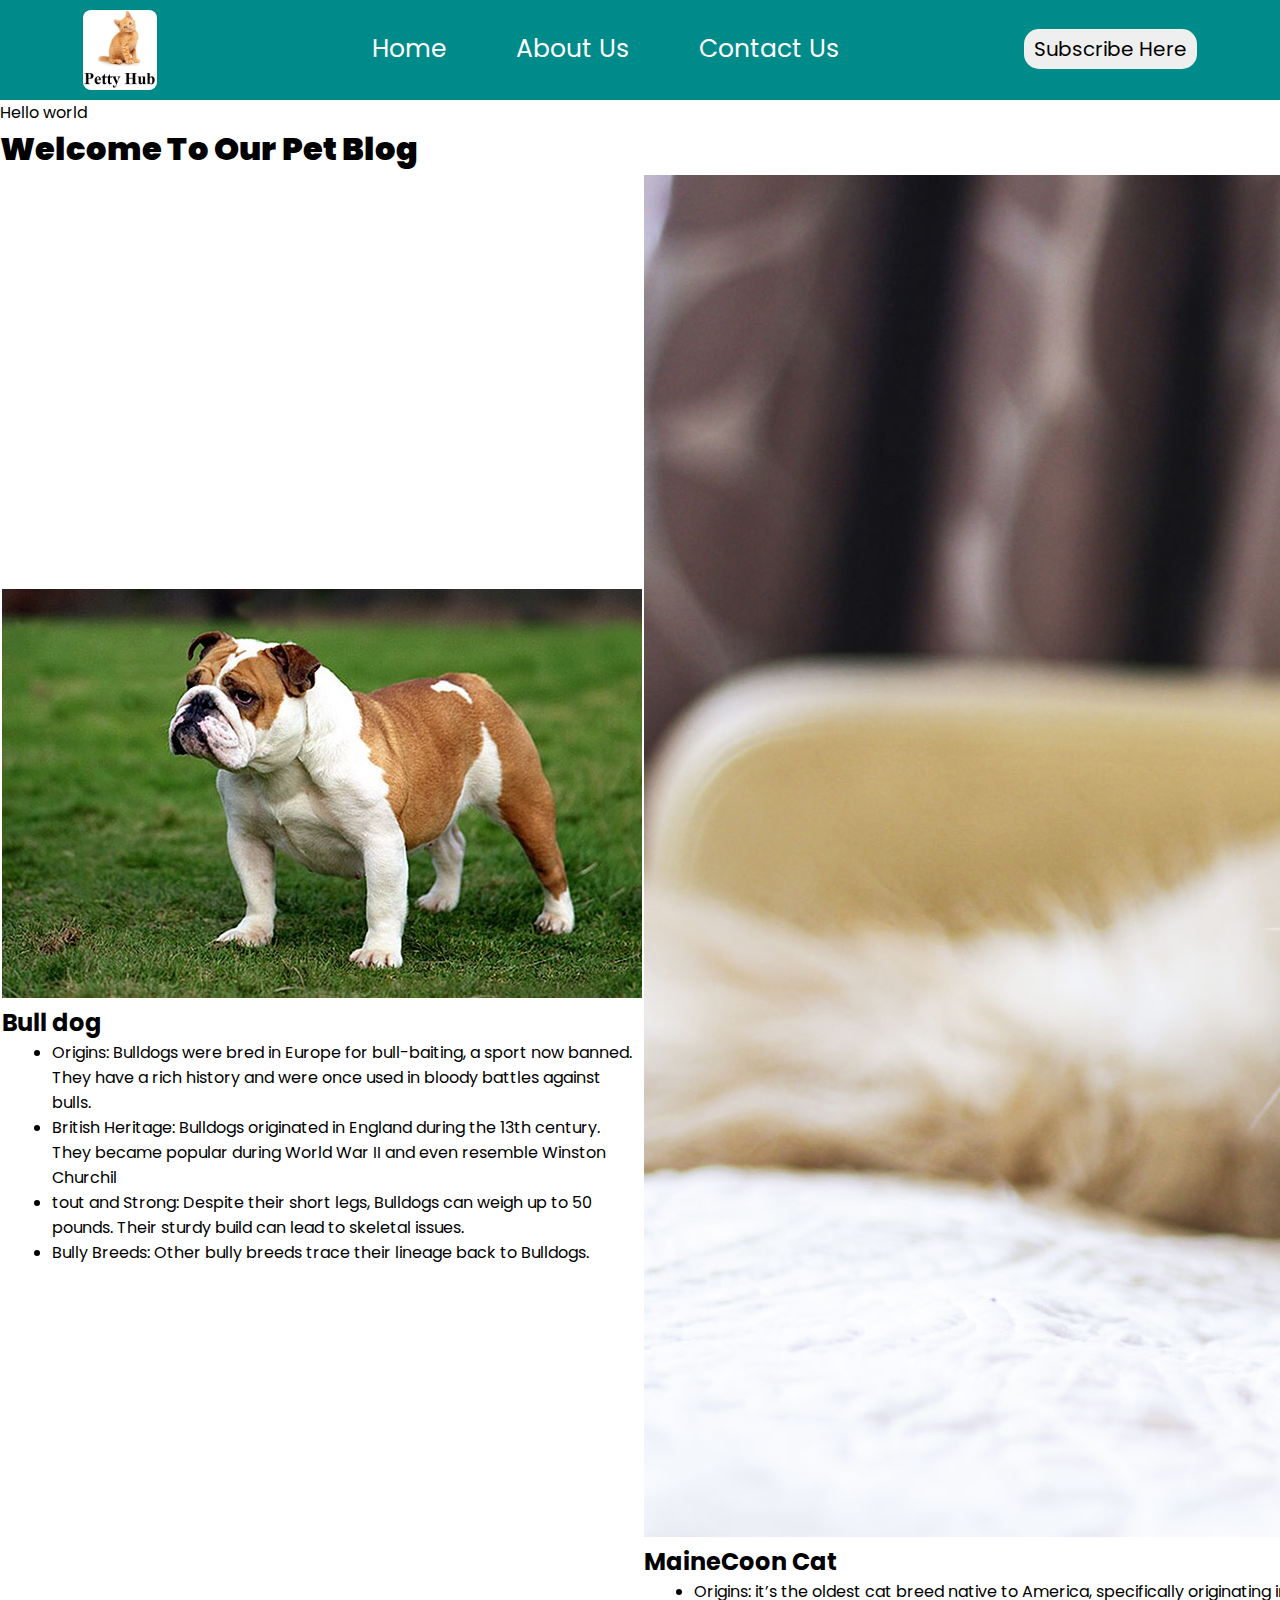
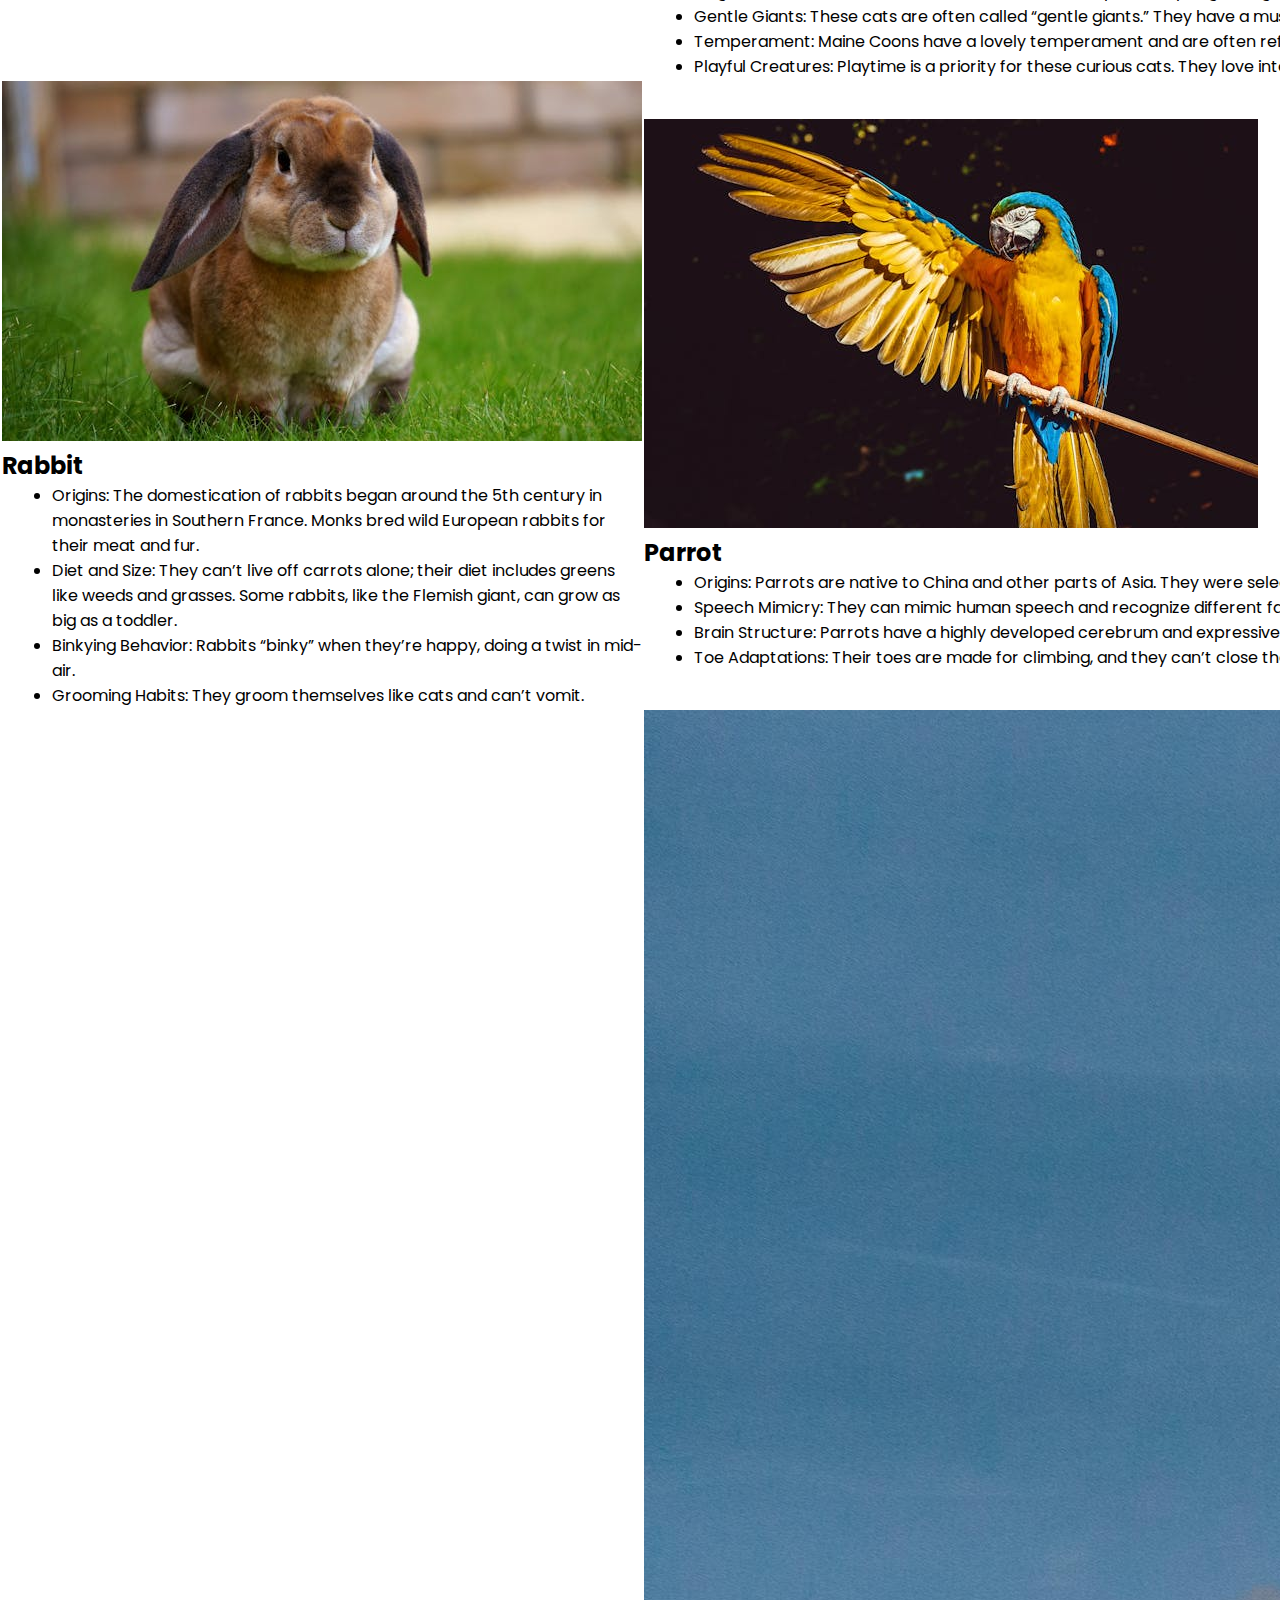
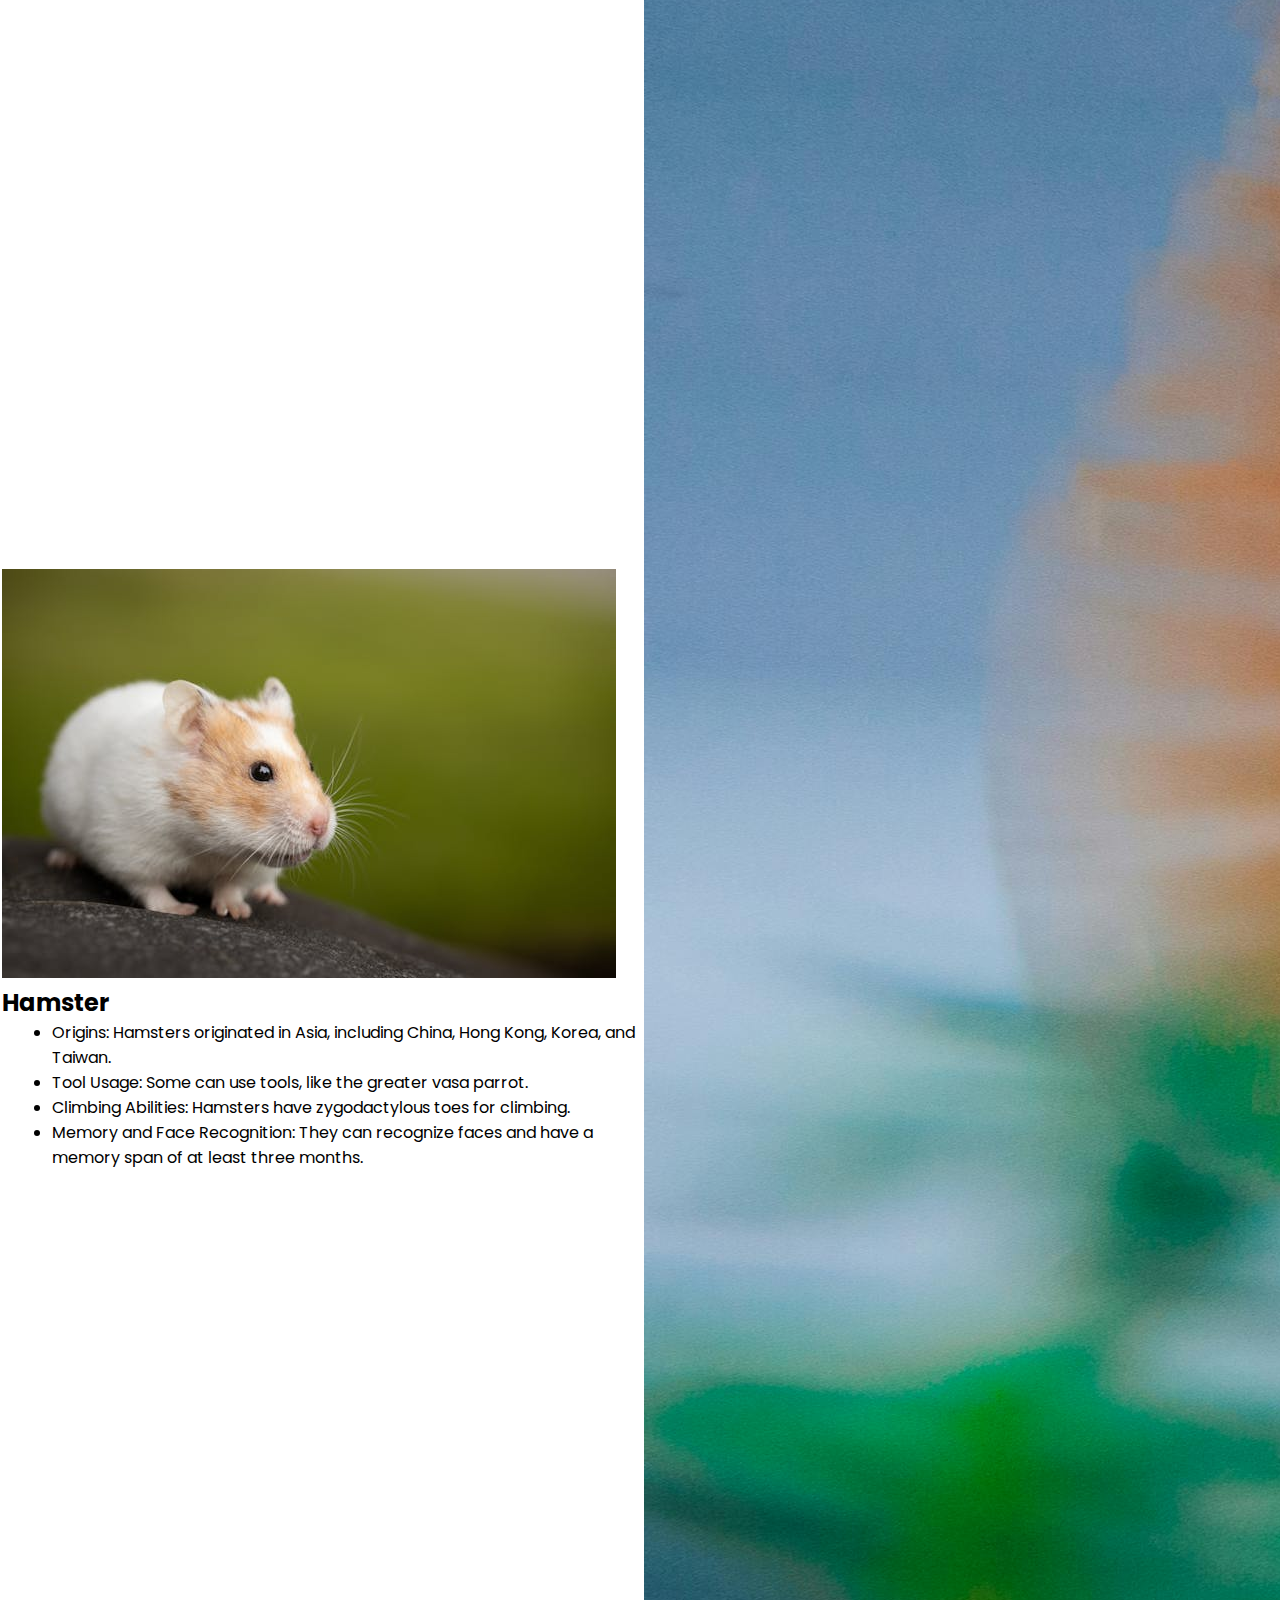
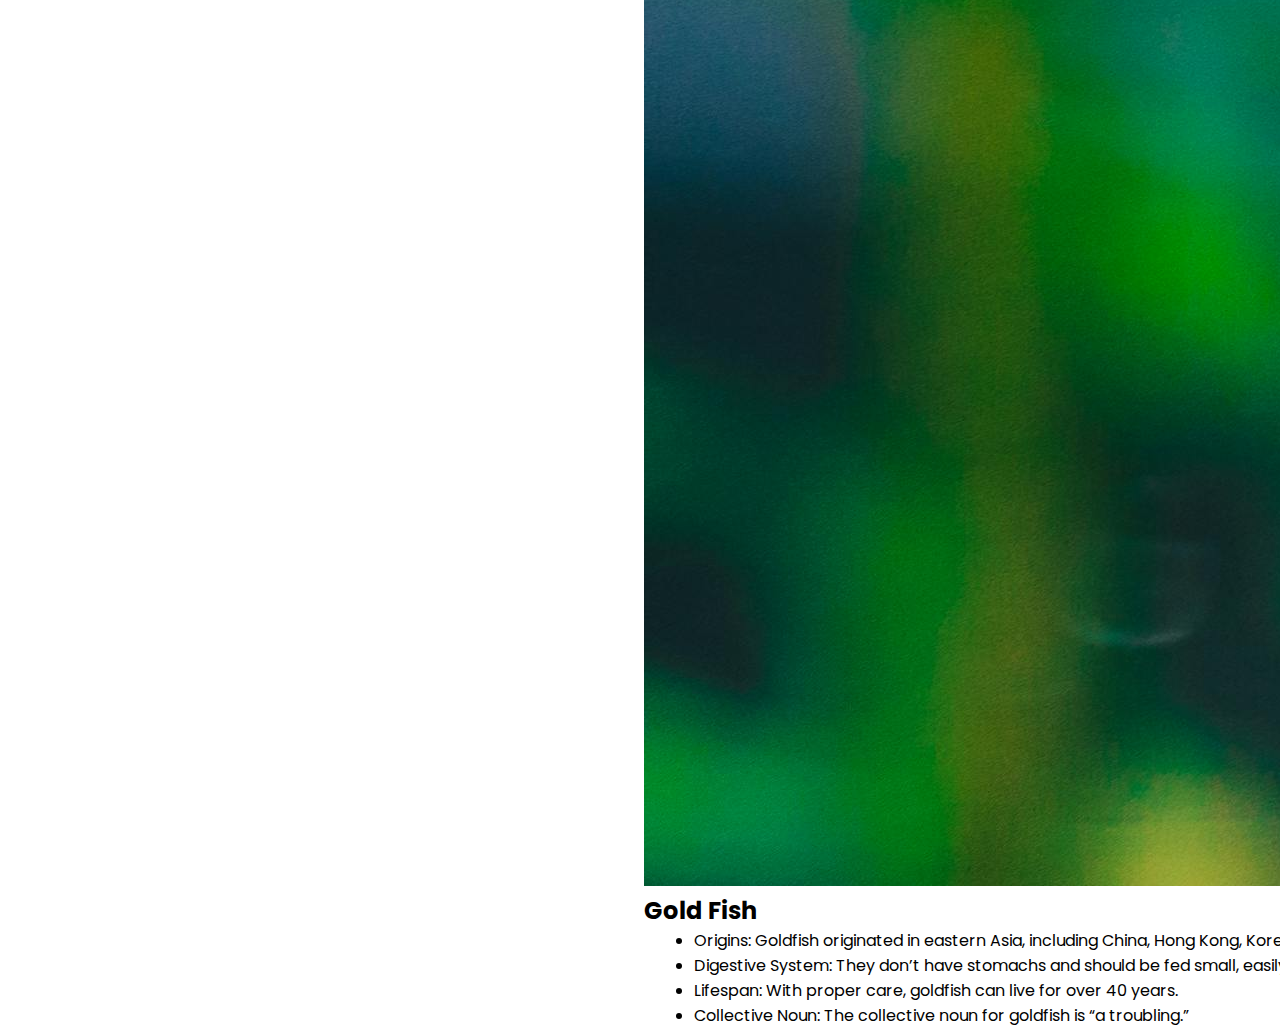
==== index.html @ 72c186a4 "Merge branch 'main' into chris-frances" ====
<!DOCTYPE html>
<html>
  <head>
    <meta charset="utf-8" />
    <meta name="viewport" content="width=device-width" />
    <title>Petty Hub</title>
    <link rel="stylesheet" href="style.css" />
  </head>
  <body>
    <div class="nav-container">
      <nav class="nav-bar">
        <div class="logo">
          <img src="./Pic/logo.jpg" height="80px" alt="A Kitten" />
          <!-- <h1>Petty <span class="only">Hub</span></h1> -->
        </div>

        <div class="tabs">
          <ul class="links">
            <li><a href="./index.html">Home</a></li>

            <li><a href="./about-us.html">About Us</a></li>

            <li><a href="./contact-us.html">Contact Us</a></li>
          </ul>
        </div>

        <button>Subscribe Here</button>
      </nav>
    </div>
<html lang="en">

<head>
  <meta charset="utf-8">
  <meta name="viewport" content="width=device-width">
  <title>replit</title>
</head>

<body>
  Hello world

    <!--
  This script places a badge on your repl's full-browser view back to your repl's cover
  page. Try various colors for the theme: dark, light, red, orange, yellow, lime, green,
  teal, blue, blurple, magenta, pink!
  -->
    <!-- <script src="https://replit.com/public/js/replit-badge-v2.js" theme="dark" position="bottom-right"></script> -->
  </body>

<head>
  <meta charset="utf-8">
  <meta name="viewport" content="width=device-width">
  <title>PETTY HUB</title>

  <link rel="stylesheet" href="style.css">
</head>

<body>
  <header>
    <h1><strong>Welcome To Our Pet Blog</strong> </h1>
</header>

<main>
    <table>
        <tr>
            <td>
                <div class="container 1">
                    <img src="Pic/Bulldog.jpg" alt="Bull dog" class="pet_images" >
                    <h2>Bull dog</h2>
                    <p class="Descriptions"><Ul>
                      <Li>
                        Origins: Bulldogs were bred in Europe for bull-baiting, a sport now banned. They have a rich history and were once used in bloody battles against bulls.
                      </Li>
                      <li>British Heritage: Bulldogs originated in England during the 13th century. They became popular during World War II and even resemble Winston Churchil
                      </li>
                      <li>
                        tout and Strong: Despite their short legs, Bulldogs can weigh up to 50 pounds. Their sturdy build can lead to skeletal issues.
                      </li>
                      <li>
                        Bully Breeds: Other bully breeds trace their lineage back to Bulldogs.
                      </li>
                    </Ul>
                  
                    </p>
                </div>
            </td>
            <td>
                <div class="container 2">
                    <img src="Pic/MaineCoon Cat.jpg" alt="MaineCoon Cat" class="pet_images">
                    <h2> MaineCoon Cat</h2>
                    <p class="Descriptions"><Ul>
                      <Li>
                        Origins: it’s the oldest cat breed native to America, specifically originating in the state of Maine. It’s believed that long-haired cats were brought by Vikings and European sailors.
                      </Li>
                      <li>Gentle Giants: These cats are often called “gentle giants.” They have a muscular build and can weigh between nine to 18 pounds. Despite their size, they’re friendly and sociable.
                      </li>
                      <li>
                        Temperament: Maine Coons have a lovely temperament and are often referred to as the “dogs of the cat world.” 
                      <li>
                        Playful Creatures: Playtime is a priority for these curious cats. They love interacting with people and can even be trained to perform simple tricks. 
                      </li>
                    </Ul>
                  
                    </p>
                </div>
            </td>
        </tr>
        <tr>
            <td>
                <div class="container">
                    <img src="Pic/Rabbit.jpg" alt="Rabbit" class="pet_images">
                    <h2>Rabbit</h2>
                    <p class="Descriptions"><Ul>
                      <Li>
                        Origins: The domestication of rabbits began around the 5th century in monasteries in Southern France. Monks bred wild European rabbits for their meat and fur. 
                      </Li>
                      <li>Diet and Size: They can’t live off carrots alone; their diet includes greens like weeds and grasses. Some rabbits, like the Flemish giant, can grow as big as a toddler.
                      </li>
                      <li>
                        Binkying Behavior: Rabbits “binky” when they’re happy, doing a twist in mid-air.
                      </li>
                      <li>
                        Grooming Habits: They groom themselves like cats and can’t vomit.
                      </li>
                    </Ul>
                  
                    </p>
                </div>
            </td>
            <td>
                <div class="container">
                    <img src="Pic/Parrot.jpg" alt="Parrot" class="pet_images">
                    <h2>Parrot</h2>
                    <p class="Descriptions"><Ul>
                      <Li>
                        Origins: Parrots are native to China and other parts of Asia.  They were selectively bred for color over 1,000 years ago in imperial China, resulting in distinct breeds.
                      </Li>
                      <li>Speech Mimicry: They can mimic human speech and recognize different faces.
                      </li>
                      <li>
                        Brain Structure: Parrots have a highly developed cerebrum and expressive body language.
                      </li>
                      <li>
                        Toe Adaptations: Their toes are made for climbing, and they can’t close their eyes while sleeping
                      </li>
                    </Ul>
                  
                    </p>
                </div>
            </td>
        </tr>
        <tr>
            <td>
                <div class="container">
                    <img src="Pic/Hamster.jpg" alt="Hamster" class="pet_images">
                    <h2>Hamster </h2>
                    <p class="Descriptions"><Ul>
                      <Li>
                        Origins: Hamsters originated in Asia, including China, Hong Kong, Korea, and Taiwan.
                      </Li>
                      <li>Tool Usage: Some can use tools, like the greater vasa parrot.
                      </li>
                      <li>
                        Climbing Abilities: Hamsters have zygodactylous toes for climbing.
                      </li>
                      <li>
                        Memory and Face Recognition: They can recognize faces and have a memory span of at least three months.
                      </li>
                    </Ul>
                  
                    </p>
                </div>
            </td>
            <td>
                <div class="container">
                    <img src="Pic/Gold fish.jpg" alt="Gold fish" class="pet_images">
                    <h2> Gold Fish </h2>
                    <p class="Descriptions"><Ul>
                      <Li>
                        Origins: Goldfish originated in eastern Asia, including China, Hong Kong, Korea, and Taiwan. They were selectively bred for color over 1,000 years ago in imperial China.
                      </Li>
                      <li>Digestive System: They don’t have stomachs and should be fed small, easily digestible meals.
                      </li>
                      <li>
                        Lifespan: With proper care, goldfish can live for over 40 years.
                      </li>
                      <li>
                        Collective Noun: The collective noun for goldfish is “a troubling.”
                      </li>
                    </Ul>
                  
                    </p>
                </div>
            </td>
        </tr>
    </table>
</main>

 
  <script src="https://replit.com/public/js/replit-badge-v2.js" theme="dark" position="bottom-right"></script>
</body>

</html>
---- style.css ----
@import url('https://fonts.googleapis.com/css2?family=Poppins:ital,wght@0,100;0,200;0,300;0,400;0,500;0,600;0,700;0,800;0,900;1,100;1,200;1,300;1,400;1,500;1,600;1,700;1,800;1,900&display=swap');

* {
  margin: 0;
  padding: 0;
  /* list-style: none; */
  box-sizing: border-box;
  font-family: "Poppins", sans-serif;
}

/* html {
    height: 100%;
    width: 100%;
  }
header h1 {
  text-align: center;
  color: rgb(15, 12, 12);

}

body {
  background-color: antiquewhite;
}


.pet_images{
  width: 640px;
  height: 409px;
}

.Descriptions{
  text-align: left;
  font-family:serif;
  font-size: small;
}
  main {
    padding: 20px;
    display: flex;
    justify-content: center;
}
table {
    width: 100%;
    max-width: 1200px;
    border-collapse: collapse;
}
td {
    background-color: white;
    margin: 10px;
    padding: 20px;
    border: 1px solid #ddd;
    border-radius: 5px;
    box-shadow: 0 2px 4px rgba(0,0,0,0.1);
    vertical-align: top;
}
td img {
    max-width: 100%;
    height: auto;
    border-radius: 5px;
}
td h2 {
    margin-top: 0;
}

/* *{ 
  padding: 0px;
  margin: 0px;
  font-size: 25px;
  color: black;
  background-color:darkgray
} */

.nav-container{
  background-color: darkcyan;
  height: 100px;
  
}

.nav-bar{
         display: flex;
         justify-content: space-around;
         align-items:center;
}

.only{
  background-color: red;
  color: white;
  padding: 5px;
  border-radius: 5px;
}
.logo { 
  margin-top: 10px;
}

.logo img{
  border-radius: 8px;
}


.links{
    display: flex;
    list-style-type: none;
    align-items: center;
    justify-content: space-evenly;
}

.links li{
  margin-right: 20px;
  font-size: 25px;
  
}

.links li a{
  text-decoration: none;
  color: white;
}

button{
       color: black;
       border-radius: 15px;
       font-size: 20px;
       padding: 5px 10px;
       border: none;
}      




  
  } */
  
  .container-about {
    display: flex;
    flex-direction: column;
    justify-content: center;
  }

  .img-about {
    width: 80%;
    margin: 30px auto;
    height: 500px;
    
    /* height: 400px; */
  }

.about-container {
  background-color: #eeeeee;
  width: 80%;
  margin: 10px auto;
  padding: 30px;
  border-radius: 10px;
}

.header-about {
  text-align: center;
  margin: 20px 0;

}

.info {
  width: 80%;
  margin: 10px auto;
  
  /* marg */
}

ul li{
  margin-left: 50px;
}
.input-about{
  padding: 5px 10px;
  border-top-left-radius: 4px;
  border-bottom-left-radius: 4px;
  border: 0.5px solid #169b16;
}


.newsletter-about {
  background-color: #169b16;
  color: #fff;
  border: none;
  padding: 6px 10px;
  border-top-right-radius: 4px;
  border-bottom-right-radius: 4px;
}
---- style.css ----
@import url('https://fonts.googleapis.com/css2?family=Poppins:ital,wght@0,100;0,200;0,300;0,400;0,500;0,600;0,700;0,800;0,900;1,100;1,200;1,300;1,400;1,500;1,600;1,700;1,800;1,900&display=swap');

* {
  margin: 0;
  padding: 0;
  /* list-style: none; */
  box-sizing: border-box;
  font-family: "Poppins", sans-serif;
}

/* html {
    height: 100%;
    width: 100%;
  }
header h1 {
  text-align: center;
  color: rgb(15, 12, 12);

}

body {
  background-color: antiquewhite;
}


.pet_images{
  width: 640px;
  height: 409px;
}

.Descriptions{
  text-align: left;
  font-family:serif;
  font-size: small;
}
  main {
    padding: 20px;
    display: flex;
    justify-content: center;
}
table {
    width: 100%;
    max-width: 1200px;
    border-collapse: collapse;
}
td {
    background-color: white;
    margin: 10px;
    padding: 20px;
    border: 1px solid #ddd;
    border-radius: 5px;
    box-shadow: 0 2px 4px rgba(0,0,0,0.1);
    vertical-align: top;
}
td img {
    max-width: 100%;
    height: auto;
    border-radius: 5px;
}
td h2 {
    margin-top: 0;
}

/* *{ 
  padding: 0px;
  margin: 0px;
  font-size: 25px;
  color: black;
  background-color:darkgray
} */

.nav-container{
  background-color: darkcyan;
  height: 100px;
  
}

.nav-bar{
         display: flex;
         justify-content: space-around;
         align-items:center;
}

.only{
  background-color: red;
  color: white;
  padding: 5px;
  border-radius: 5px;
}
.logo { 
  margin-top: 10px;
}

.logo img{
  border-radius: 8px;
}


.links{
    display: flex;
    list-style-type: none;
    align-items: center;
    justify-content: space-evenly;
}

.links li{
  margin-right: 20px;
  font-size: 25px;
  
}

.links li a{
  text-decoration: none;
  color: white;
}

button{
       color: black;
       border-radius: 15px;
       font-size: 20px;
       padding: 5px 10px;
       border: none;
}      




  
  } */
  
  .container-about {
    display: flex;
    flex-direction: column;
    justify-content: center;
  }

  .img-about {
    width: 80%;
    margin: 30px auto;
    height: 500px;
    
    /* height: 400px; */
  }

.about-container {
  background-color: #eeeeee;
  width: 80%;
  margin: 10px auto;
  padding: 30px;
  border-radius: 10px;
}

.header-about {
  text-align: center;
  margin: 20px 0;

}

.info {
  width: 80%;
  margin: 10px auto;
  
  /* marg */
}

ul li{
  margin-left: 50px;
}
.input-about{
  padding: 5px 10px;
  border-top-left-radius: 4px;
  border-bottom-left-radius: 4px;
  border: 0.5px solid #169b16;
}


.newsletter-about {
  background-color: #169b16;
  color: #fff;
  border: none;
  padding: 6px 10px;
  border-top-right-radius: 4px;
  border-bottom-right-radius: 4px;
}
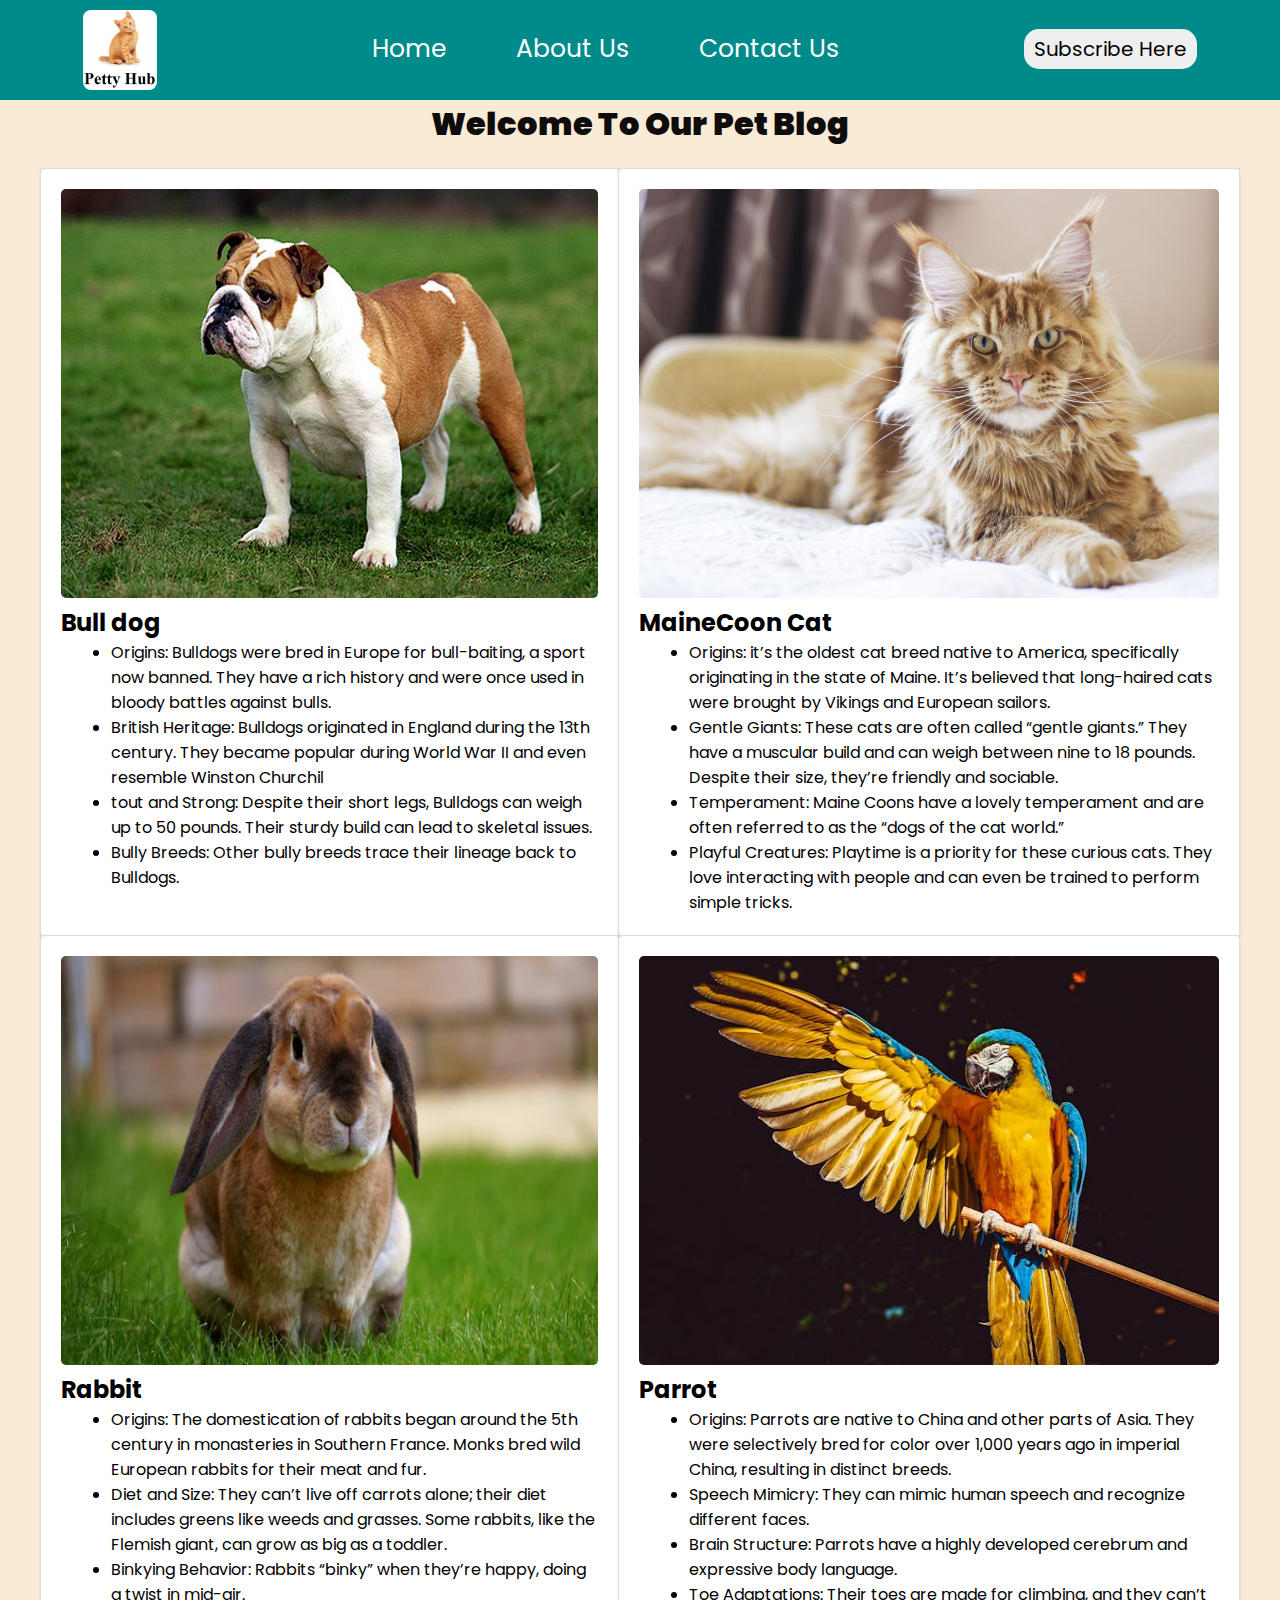
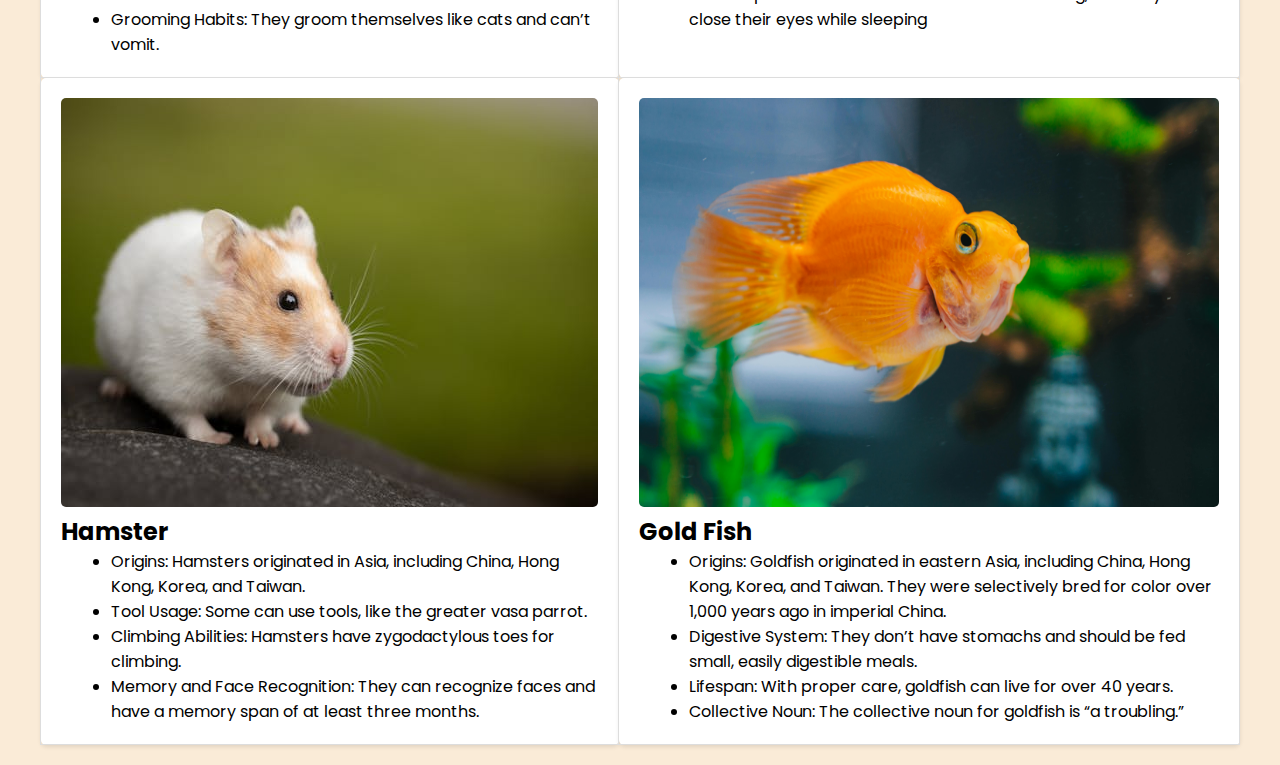
==== commit 5f3c00ab: "merged with main branch" ====
--- a/index.html
+++ b/index.html
@@ -1,11 +1,12 @@
 <!DOCTYPE html>
-<html>
+<html lang="en">
   <head>
     <meta charset="utf-8" />
     <meta name="viewport" content="width=device-width" />
     <title>Petty Hub</title>
     <link rel="stylesheet" href="style.css" />
   </head>
+
   <body>
     <div class="nav-container">
       <nav class="nav-bar">
@@ -27,34 +28,9 @@
         <button>Subscribe Here</button>
       </nav>
     </div>
-<html lang="en">
 
-<head>
-  <meta charset="utf-8">
-  <meta name="viewport" content="width=device-width">
-  <title>replit</title>
-</head>
 
-<body>
-  Hello world
 
-    <!--
-  This script places a badge on your repl's full-browser view back to your repl's cover
-  page. Try various colors for the theme: dark, light, red, orange, yellow, lime, green,
-  teal, blue, blurple, magenta, pink!
-  -->
-    <!-- <script src="https://replit.com/public/js/replit-badge-v2.js" theme="dark" position="bottom-right"></script> -->
-  </body>
-
-<head>
-  <meta charset="utf-8">
-  <meta name="viewport" content="width=device-width">
-  <title>PETTY HUB</title>
-
-  <link rel="stylesheet" href="style.css">
-</head>
-
-<body>
   <header>
     <h1><strong>Welcome To Our Pet Blog</strong> </h1>
 </header>
--- a/style.css
+++ b/style.css
@@ -8,7 +8,7 @@
   font-family: "Poppins", sans-serif;
 }
 
-/* html {
+html {
     height: 100%;
     width: 100%;
   }
@@ -61,13 +61,7 @@
     margin-top: 0;
 }
 
-/* *{ 
-  padding: 0px;
-  margin: 0px;
-  font-size: 25px;
-  color: black;
-  background-color:darkgray
-} */
+
 
 .nav-container{
   background-color: darkcyan;
@@ -123,11 +117,6 @@
 }      
 
 
-
-
-  
-  } */
-  
   .container-about {
     display: flex;
     flex-direction: column;
@@ -166,6 +155,8 @@
 ul li{
   margin-left: 50px;
 }
+
+
 .input-about{
   padding: 5px 10px;
   border-top-left-radius: 4px;
@@ -178,7 +169,7 @@
   background-color: #169b16;
   color: #fff;
   border: none;
-  padding: 6px 10px;
-  border-top-right-radius: 4px;
-  border-bottom-right-radius: 4px;
+  padding: 4px 10px;
+  border-top-right-radius: 4px !important;
+  border-bottom-right-radius: 4px !important;
 }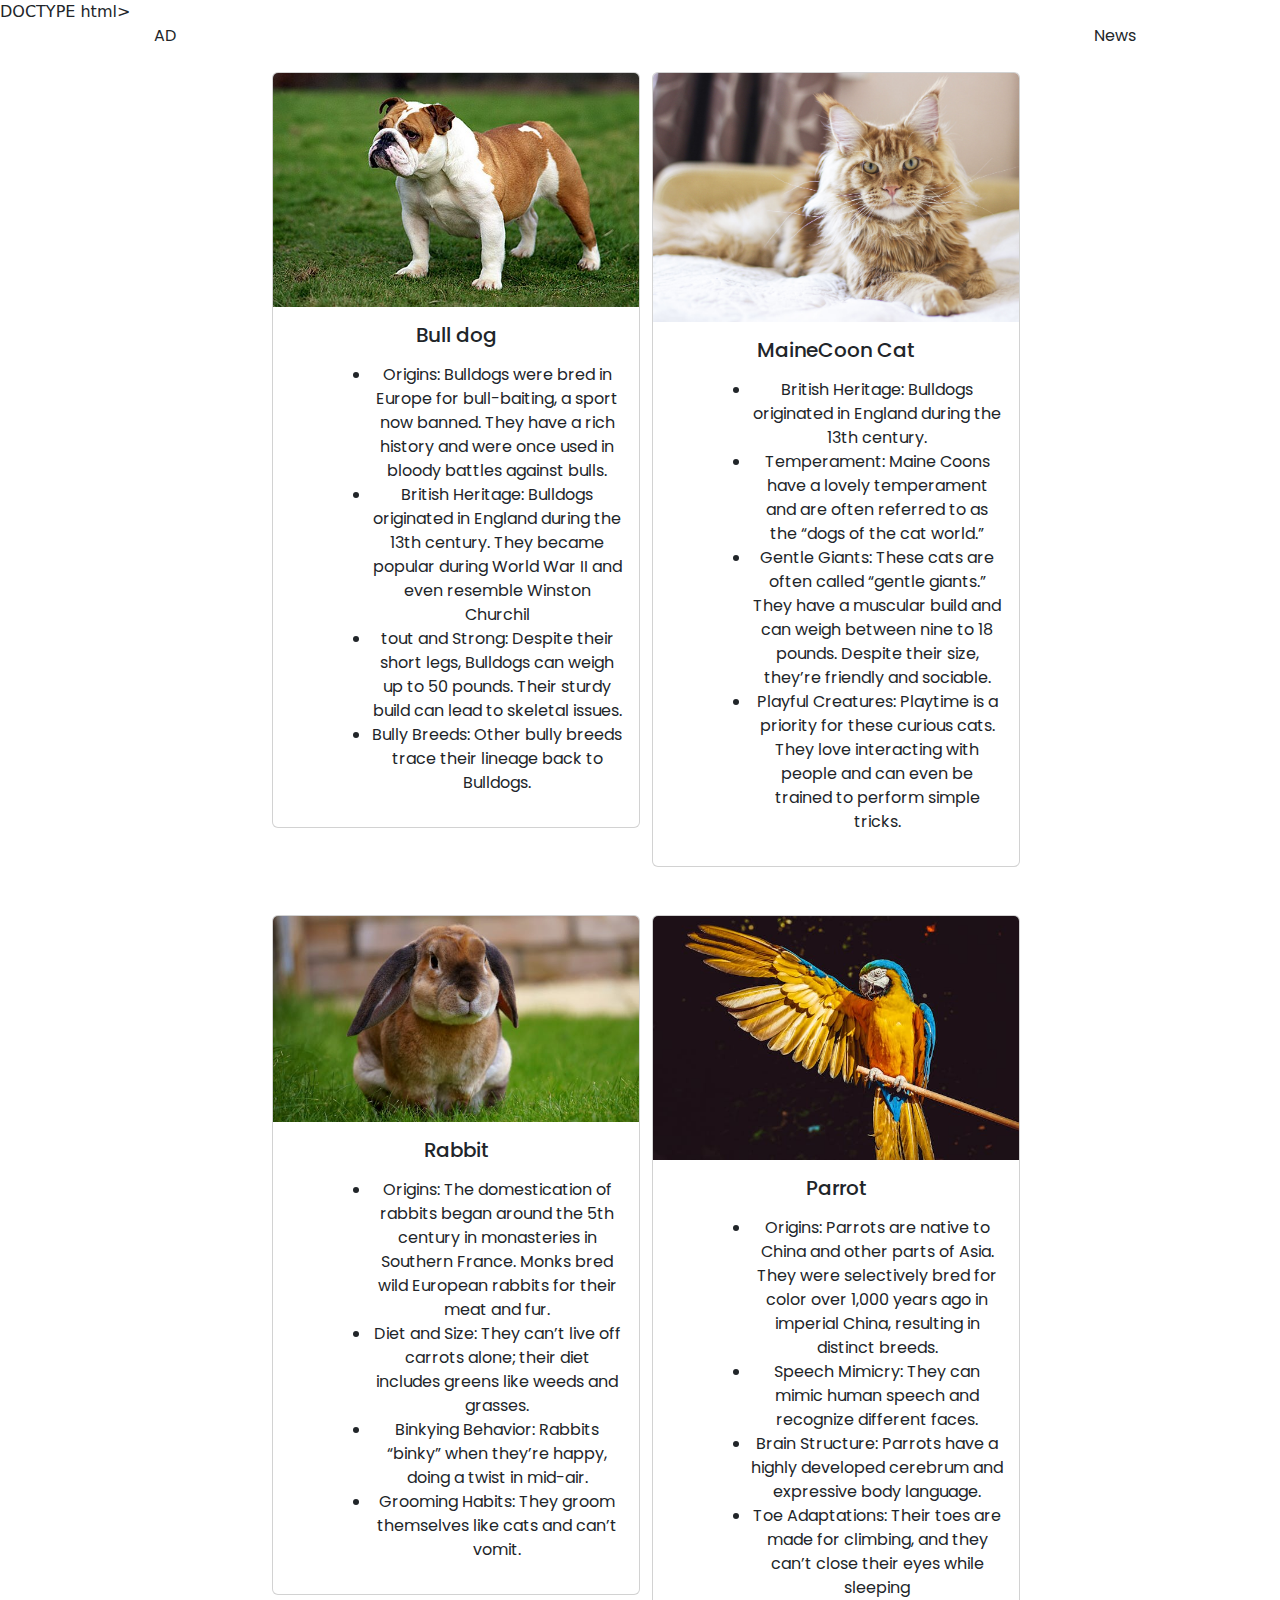
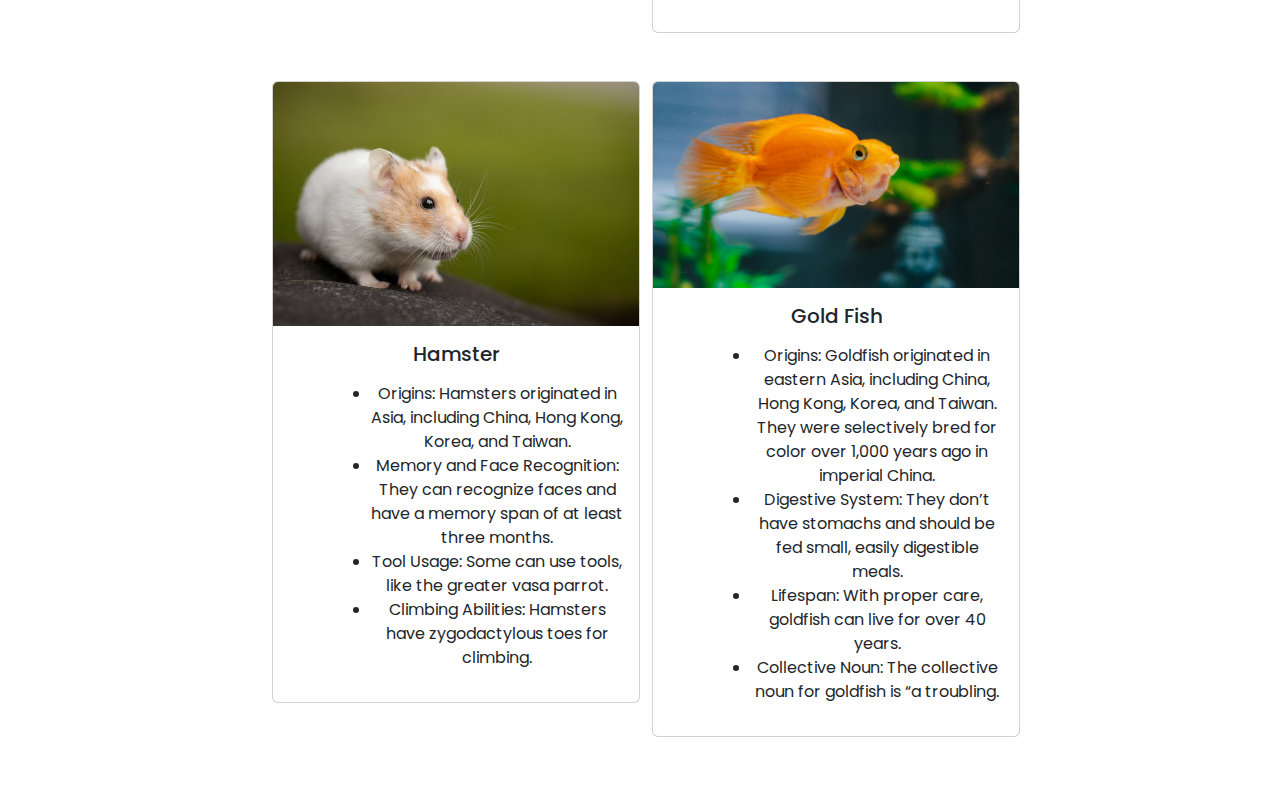
==== commit 96be3031: "Modified the index.html file by creating rows, columns and cards to display content" ====
--- a/index.html
+++ b/index.html
@@ -1,178 +1,136 @@
-<!DOCTYPE html>
+DOCTYPE html>
 <html lang="en">
-  <head>
-    <meta charset="utf-8" />
-    <meta name="viewport" content="width=device-width" />
-    <title>Petty Hub</title>
-    <link rel="stylesheet" href="style.css" />
-  </head>
+<head>
+    <meta charset="UTF-8">
+    <meta name="viewport" content="width=device-width, initial-scale=1.0">
+    <title>PETTY HUB</title>
+    
+  <link rel="stylesheet" href="style.css">
 
-  <body>
-    <div class="nav-container">
-      <nav class="nav-bar">
-        <div class="logo">
-          <img src="./Pic/logo.jpg" height="80px" alt="A Kitten" />
-          <!-- <h1>Petty <span class="only">Hub</span></h1> -->
-        </div>
-
-        <div class="tabs">
-          <ul class="links">
-            <li><a href="./index.html">Home</a></li>
-
-            <li><a href="./about-us.html">About Us</a></li>
-
-            <li><a href="./contact-us.html">Contact Us</a></li>
-          </ul>
-        </div>
-
-        <button>Subscribe Here</button>
-      </nav>
-    </div>
+  <link href="https://cdn.jsdelivr.net/npm/bootstrap@5.3.3/dist/css/bootstrap.min.css" rel="stylesheet" integrity="sha384-QWTKZyjpPEjISv5WaRU9OFeRpok6YctnYmDr5pNlyT2bRjXh0JMhjY6hW+ALEwIH" crossorigin="anonymous">
+</head>
+<body>
+    <div class="container text-center">
+        <div class="row">
+          <div class="col-2">
+            AD
+          </div>
 
 
+          <div class="col-8">
+            <div class="row d-flex justify-content-around my-5">
+                <div class="col-6">
+                    <div class="card" style="width: 23rem;">
+                        <img src="Pic/Bulldog.jpg" class="card-img-top" alt="...">
+                        <div class="card-body">
+                          <h5 class="card-title">Bull dog</h5>
+                          <p class="card-text"><ul>
+                        <li>Origins: Bulldogs were bred in Europe for bull-baiting, a sport now banned. They have a rich history and were once used in bloody battles against bulls.</li>
+                          <li>British Heritage: Bulldogs originated in England during the 13th century. They became popular during World War II and even resemble Winston Churchil</li>
+                          <li>tout and Strong: Despite their short legs, Bulldogs can weigh up to 50 pounds. Their sturdy build can lead to skeletal issues.</li>
+                          <li>Bully Breeds: Other bully breeds trace their lineage back to Bulldogs.</li>
+                        </ul>
+                          </p>
+                        
+                        </div>
+                      </div>
+                </div>  
 
-  <header>
-    <h1><strong>Welcome To Our Pet Blog</strong> </h1>
-</header>
+                <div class="col-6 " >
+                    <div class="card" style="width: 23rem;">
+                        <img src="Pic/MaineCoon Cat.jpg" class="card-img-top" alt="...">
+                        <div class="card-body">
+                          <h5 class="card-title">MaineCoon Cat</h5>
+                          <p class="card-text"><ul>
+                            <li>British Heritage: Bulldogs originated in England during the 13th century.</li>
+                          <li>Temperament: Maine Coons have a lovely temperament and are often referred to as the “dogs of the cat world.” </li>
+                          <li>Gentle Giants: These cats are often called “gentle giants.” They have a muscular build and can weigh between nine to 18 pounds. Despite their size, they’re friendly and sociable.</li>
+                        <li>Playful Creatures: Playtime is a priority for these curious cats. They love interacting with people and can even be trained to perform simple tricks.</li>
+                        </ul>
+                    </p>
+                        </div>
+                      </div>
+                </div>
+            </div>
+            <div class="row d-flex justify-content-around my-5">
+                <div class="col-6">
+                    <div class="card" style="width: 23rem;">
+                        <img src="Pic/Rabbit.jpg" class="card-img-top" alt="...">
+                        <div class="card-body">
+                          <h5 class="card-title">Rabbit</h5>
+                          <p class="card-text"><ul>
+                            <li>Origins: The domestication of rabbits began around the 5th century in monasteries in Southern France. Monks bred wild European rabbits for their meat and fur.</li>
+                          <li>Diet and Size: They can’t live off carrots alone; their diet includes greens like weeds and grasses.</li>
+                          <li>Binkying Behavior: Rabbits “binky” when they’re happy, doing a twist in mid-air.</li>
+                          <li>Grooming Habits: They groom themselves like cats and can’t vomit.</li>
+                        </ul>
+                    </p>
+                        </div>
+                      </div>
+                </div>  
 
-<main>
-    <table>
-        <tr>
-            <td>
-                <div class="container 1">
-                    <img src="Pic/Bulldog.jpg" alt="Bull dog" class="pet_images" >
-                    <h2>Bull dog</h2>
-                    <p class="Descriptions"><Ul>
-                      <Li>
-                        Origins: Bulldogs were bred in Europe for bull-baiting, a sport now banned. They have a rich history and were once used in bloody battles against bulls.
-                      </Li>
-                      <li>British Heritage: Bulldogs originated in England during the 13th century. They became popular during World War II and even resemble Winston Churchil
-                      </li>
-                      <li>
-                        tout and Strong: Despite their short legs, Bulldogs can weigh up to 50 pounds. Their sturdy build can lead to skeletal issues.
-                      </li>
-                      <li>
-                        Bully Breeds: Other bully breeds trace their lineage back to Bulldogs.
-                      </li>
-                    </Ul>
-                  
+                <div class="col-6 " >
+                    <div class="card" style="width: 23rem;">
+                        <img src="Pic/Parrot.jpg" class="card-img-top" alt="...">
+                        <div class="card-body">
+                          <h5 class="card-title">Parrot</h5>
+                          <p class="card-text"><ul>
+                            <li>Origins: Parrots are native to China and other parts of Asia.  They were selectively bred for color over 1,000 years ago in imperial China, resulting in distinct breeds.</li>
+                          <li>Speech Mimicry: They can mimic human speech and recognize different faces.</li>
+                          <li>Brain Structure: Parrots have a highly developed cerebrum and expressive body language.</li>
+                          <li>Toe Adaptations: Their toes are made for climbing, and they can’t close their eyes while sleeping</li>
+                        </ul>
                     </p>
+                        </div>
+                      </div>
                 </div>
-            </td>
-            <td>
-                <div class="container 2">
-                    <img src="Pic/MaineCoon Cat.jpg" alt="MaineCoon Cat" class="pet_images">
-                    <h2> MaineCoon Cat</h2>
-                    <p class="Descriptions"><Ul>
-                      <Li>
-                        Origins: it’s the oldest cat breed native to America, specifically originating in the state of Maine. It’s believed that long-haired cats were brought by Vikings and European sailors.
-                      </Li>
-                      <li>Gentle Giants: These cats are often called “gentle giants.” They have a muscular build and can weigh between nine to 18 pounds. Despite their size, they’re friendly and sociable.
-                      </li>
-                      <li>
-                        Temperament: Maine Coons have a lovely temperament and are often referred to as the “dogs of the cat world.” 
-                      <li>
-                        Playful Creatures: Playtime is a priority for these curious cats. They love interacting with people and can even be trained to perform simple tricks. 
-                      </li>
-                    </Ul>
-                  
+            </div>
+            <div class="row d-flex justify-content-around my-5">
+                <div class="col-6">
+                    <div class="card" style="width: 23rem;">
+                        <img src="Pic/Hamster.jpg" class="card-img-top" alt="...">
+                        <div class="card-body">
+                          <h5 class="card-title">Hamster</h5>
+                          <p class="card-text"><ul>
+                            <li>Origins: Hamsters originated in Asia, including China, Hong Kong, Korea, and Taiwan.</li>
+                            <li>Memory and Face Recognition: They can recognize faces and have a memory span of at least three months.</li>
+                            <li>Tool Usage: Some can use tools, like the greater vasa parrot.</li>
+                            <li>Climbing Abilities: Hamsters have zygodactylous toes for climbing.</li>
+                        </ul>
                     </p>
+                        </div>
+                      </div>
+                </div>  
+
+                <div class="col-6 " >
+                    <div class="card" style="width: 23rem;">
+                        <img src="Pic/Gold fish.jpg" class="card-img-top" alt="...">
+                        <div class="card-body">
+                          <h5 class="card-title">Gold Fish</h5>
+                          <p class="card-text"><ul>
+                            <li>Origins: Goldfish originated in eastern Asia, including China, Hong Kong, Korea, and Taiwan. They were selectively bred for color over 1,000 years ago in imperial China.</li>
+                            <li>Digestive System: They don’t have stomachs and should be fed small, easily digestible meals.</li>
+                            <li>Lifespan: With proper care, goldfish can live for over 40 years.</li>
+                            <li>Collective Noun: The collective noun for goldfish is “a troubling.</li>
+
+                        </ul>
+                    </p>
+                        </div>
+                      </div>
                 </div>
-            </td>
-        </tr>
-        <tr>
-            <td>
-                <div class="container">
-                    <img src="Pic/Rabbit.jpg" alt="Rabbit" class="pet_images">
-                    <h2>Rabbit</h2>
-                    <p class="Descriptions"><Ul>
-                      <Li>
-                        Origins: The domestication of rabbits began around the 5th century in monasteries in Southern France. Monks bred wild European rabbits for their meat and fur. 
-                      </Li>
-                      <li>Diet and Size: They can’t live off carrots alone; their diet includes greens like weeds and grasses. Some rabbits, like the Flemish giant, can grow as big as a toddler.
-                      </li>
-                      <li>
-                        Binkying Behavior: Rabbits “binky” when they’re happy, doing a twist in mid-air.
-                      </li>
-                      <li>
-                        Grooming Habits: They groom themselves like cats and can’t vomit.
-                      </li>
-                    </Ul>
-                  
-                    </p>
-                </div>
-            </td>
-            <td>
-                <div class="container">
-                    <img src="Pic/Parrot.jpg" alt="Parrot" class="pet_images">
-                    <h2>Parrot</h2>
-                    <p class="Descriptions"><Ul>
-                      <Li>
-                        Origins: Parrots are native to China and other parts of Asia.  They were selectively bred for color over 1,000 years ago in imperial China, resulting in distinct breeds.
-                      </Li>
-                      <li>Speech Mimicry: They can mimic human speech and recognize different faces.
-                      </li>
-                      <li>
-                        Brain Structure: Parrots have a highly developed cerebrum and expressive body language.
-                      </li>
-                      <li>
-                        Toe Adaptations: Their toes are made for climbing, and they can’t close their eyes while sleeping
-                      </li>
-                    </Ul>
-                  
-                    </p>
-                </div>
-            </td>
-        </tr>
-        <tr>
-            <td>
-                <div class="container">
-                    <img src="Pic/Hamster.jpg" alt="Hamster" class="pet_images">
-                    <h2>Hamster </h2>
-                    <p class="Descriptions"><Ul>
-                      <Li>
-                        Origins: Hamsters originated in Asia, including China, Hong Kong, Korea, and Taiwan.
-                      </Li>
-                      <li>Tool Usage: Some can use tools, like the greater vasa parrot.
-                      </li>
-                      <li>
-                        Climbing Abilities: Hamsters have zygodactylous toes for climbing.
-                      </li>
-                      <li>
-                        Memory and Face Recognition: They can recognize faces and have a memory span of at least three months.
-                      </li>
-                    </Ul>
-                  
-                    </p>
-                </div>
-            </td>
-            <td>
-                <div class="container">
-                    <img src="Pic/Gold fish.jpg" alt="Gold fish" class="pet_images">
-                    <h2> Gold Fish </h2>
-                    <p class="Descriptions"><Ul>
-                      <Li>
-                        Origins: Goldfish originated in eastern Asia, including China, Hong Kong, Korea, and Taiwan. They were selectively bred for color over 1,000 years ago in imperial China.
-                      </Li>
-                      <li>Digestive System: They don’t have stomachs and should be fed small, easily digestible meals.
-                      </li>
-                      <li>
-                        Lifespan: With proper care, goldfish can live for over 40 years.
-                      </li>
-                      <li>
-                        Collective Noun: The collective noun for goldfish is “a troubling.”
-                      </li>
-                    </Ul>
-                  
-                    </p>
-                </div>
-            </td>
-        </tr>
-    </table>
-</main>
+            </div>
 
- 
-  <script src="https://replit.com/public/js/replit-badge-v2.js" theme="dark" position="bottom-right"></script>
+            
+            
+          </div>
+          <div class="col-2">
+            News
+          </div>
+        </div>
+      </div>
+    
+<sript src="script.js"></sript>
+    <script src="https://replit.com/public/js/replit-badge-v2.js" theme="dark" position="bottom-right"></script>
+    <script src="https://cdn.jsdelivr.net/npm/bootstrap@5.3.3/dist/js/bootstrap.bundle.min.js" integrity="sha384-YvpcrYf0tY3lHB60NNkmXc5s9fDVZLESaAA55NDzOxhy9GkcIdslK1eN7N6jIeHz" crossorigin="anonymous"></script>
 </body>
-
-</html>
+</html>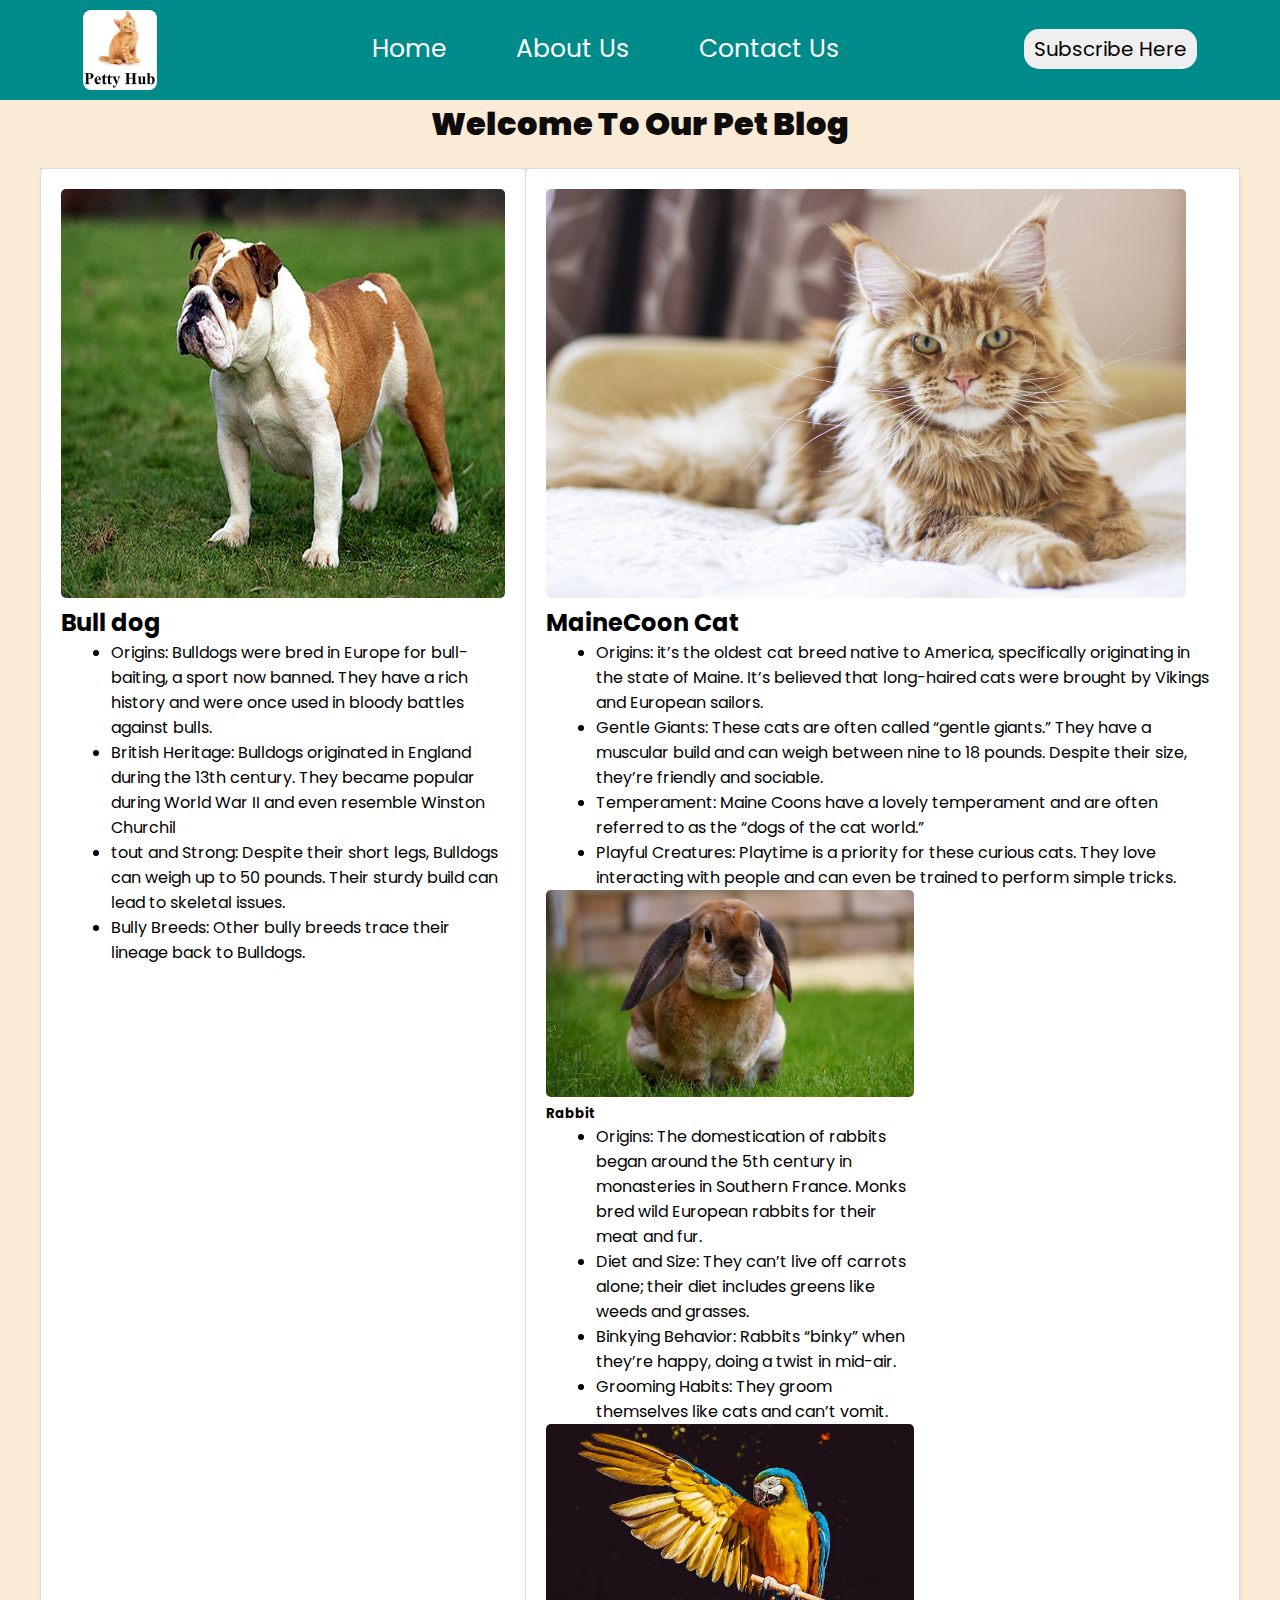
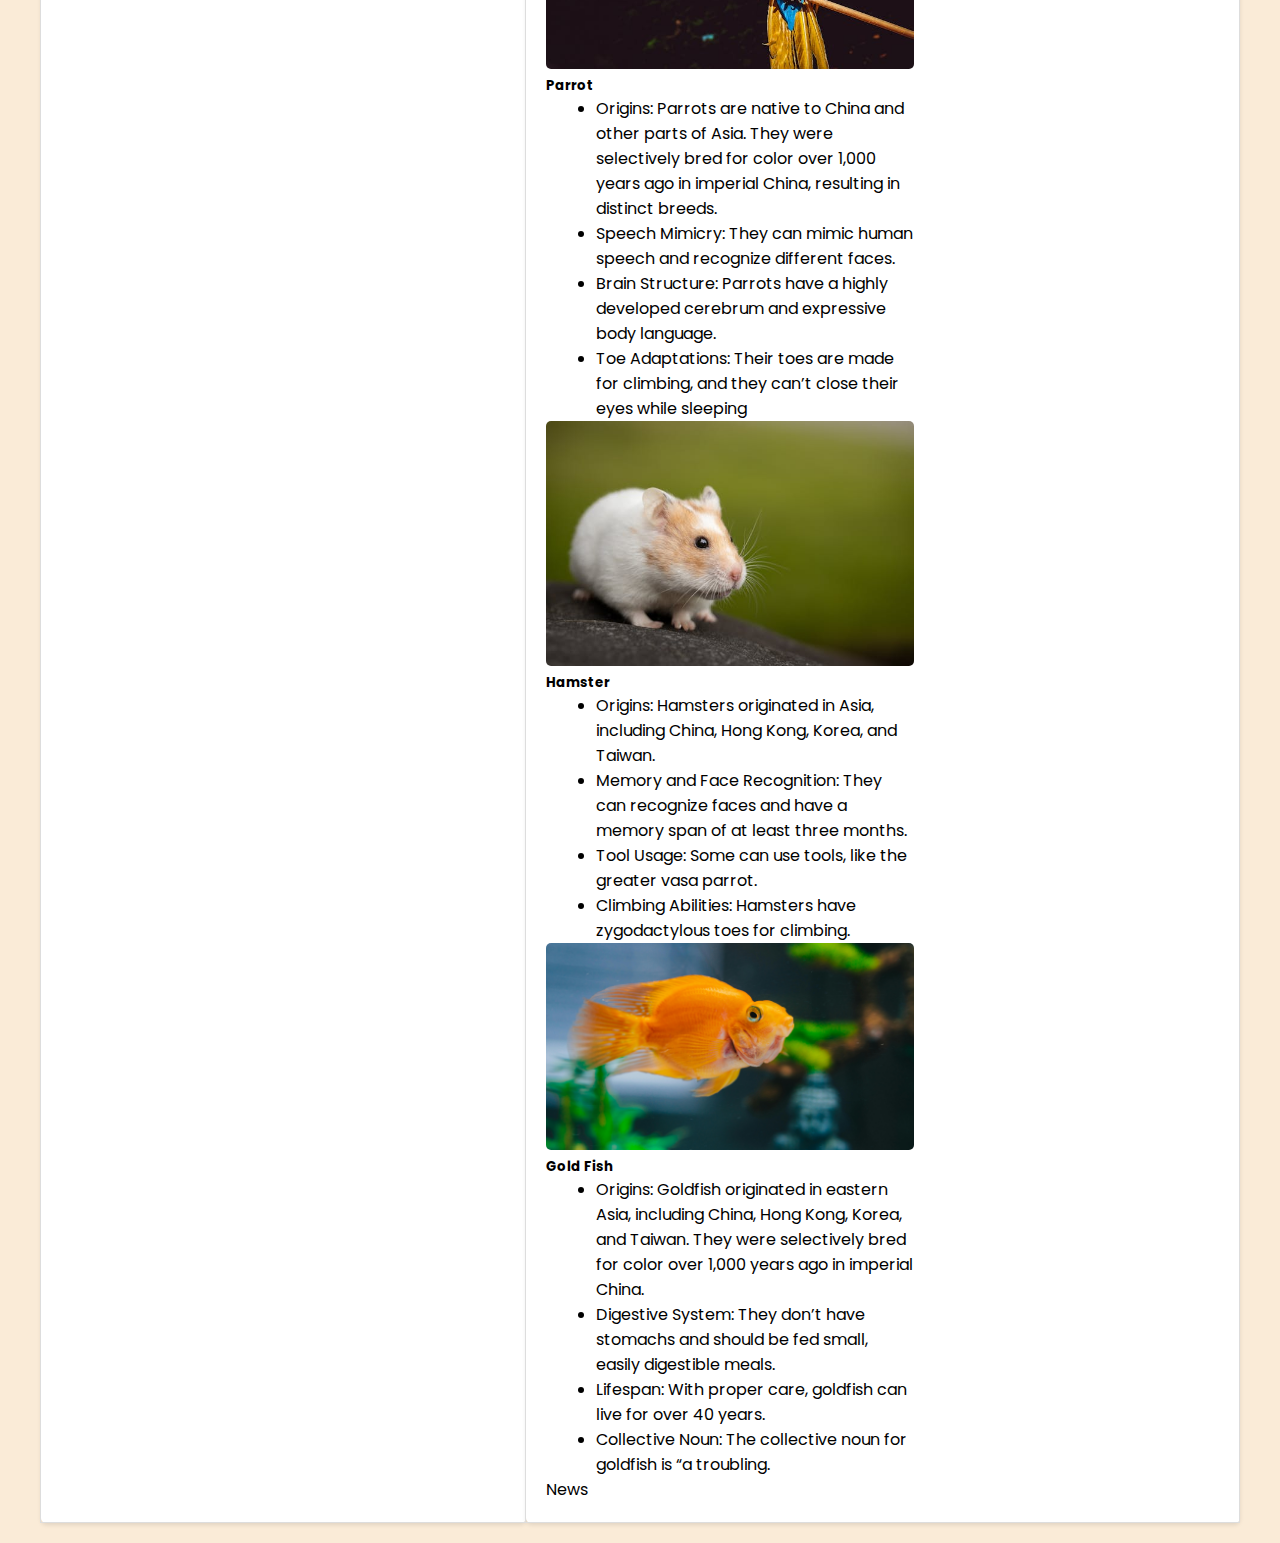
==== commit 1bf3d7dd: "Updates" ====
--- a/index.html
+++ b/index.html
@@ -1,55 +1,82 @@
-DOCTYPE html>
+<!DOCTYPE html>
 <html lang="en">
-<head>
-    <meta charset="UTF-8">
-    <meta name="viewport" content="width=device-width, initial-scale=1.0">
-    <title>PETTY HUB</title>
-    
-  <link rel="stylesheet" href="style.css">
+  <head>
+    <meta charset="utf-8" />
+    <meta name="viewport" content="width=device-width" />
+    <title>Petty Hub</title>
+    <link rel="stylesheet" href="style.css" />
+  </head>
 
-  <link href="https://cdn.jsdelivr.net/npm/bootstrap@5.3.3/dist/css/bootstrap.min.css" rel="stylesheet" integrity="sha384-QWTKZyjpPEjISv5WaRU9OFeRpok6YctnYmDr5pNlyT2bRjXh0JMhjY6hW+ALEwIH" crossorigin="anonymous">
-</head>
-<body>
-    <div class="container text-center">
-        <div class="row">
-          <div class="col-2">
-            AD
-          </div>
+  <body>
+    <div class="nav-container">
+      <nav class="nav-bar">
+        <div class="logo">
+          <img src="./Pic/logo.jpg" height="80px" alt="A Kitten" />
+          <!-- <h1>Petty <span class="only">Hub</span></h1> -->
+        </div>
+
+        <div class="tabs">
+          <ul class="links">
+            <li><a href="./index.html">Home</a></li>
+
+            <li><a href="./about-us.html">About Us</a></li>
+
+            <li><a href="./contact-us.html">Contact Us</a></li>
+          </ul>
+        </div>
+
+        <button>Subscribe Here</button>
+      </nav>
+    </div>
 
 
-          <div class="col-8">
-            <div class="row d-flex justify-content-around my-5">
-                <div class="col-6">
-                    <div class="card" style="width: 23rem;">
-                        <img src="Pic/Bulldog.jpg" class="card-img-top" alt="...">
-                        <div class="card-body">
-                          <h5 class="card-title">Bull dog</h5>
-                          <p class="card-text"><ul>
-                        <li>Origins: Bulldogs were bred in Europe for bull-baiting, a sport now banned. They have a rich history and were once used in bloody battles against bulls.</li>
-                          <li>British Heritage: Bulldogs originated in England during the 13th century. They became popular during World War II and even resemble Winston Churchil</li>
-                          <li>tout and Strong: Despite their short legs, Bulldogs can weigh up to 50 pounds. Their sturdy build can lead to skeletal issues.</li>
-                          <li>Bully Breeds: Other bully breeds trace their lineage back to Bulldogs.</li>
-                        </ul>
-                          </p>
-                        
-                        </div>
-                      </div>
-                </div>  
 
-                <div class="col-6 " >
-                    <div class="card" style="width: 23rem;">
-                        <img src="Pic/MaineCoon Cat.jpg" class="card-img-top" alt="...">
-                        <div class="card-body">
-                          <h5 class="card-title">MaineCoon Cat</h5>
-                          <p class="card-text"><ul>
-                            <li>British Heritage: Bulldogs originated in England during the 13th century.</li>
-                          <li>Temperament: Maine Coons have a lovely temperament and are often referred to as the “dogs of the cat world.” </li>
-                          <li>Gentle Giants: These cats are often called “gentle giants.” They have a muscular build and can weigh between nine to 18 pounds. Despite their size, they’re friendly and sociable.</li>
-                        <li>Playful Creatures: Playtime is a priority for these curious cats. They love interacting with people and can even be trained to perform simple tricks.</li>
-                        </ul>
+  <header>
+    <h1><strong>Welcome To Our Pet Blog</strong> </h1>
+</header>
+
+<main>
+    <table>
+        <tr>
+            <td>
+                <div class="container 1">
+                    <img src="Pic/Bulldog.jpg" alt="Bull dog" class="pet_images" >
+                    <h2>Bull dog</h2>
+                    <p class="Descriptions"><Ul>
+                      <Li>
+                        Origins: Bulldogs were bred in Europe for bull-baiting, a sport now banned. They have a rich history and were once used in bloody battles against bulls.
+                      </Li>
+                      <li>British Heritage: Bulldogs originated in England during the 13th century. They became popular during World War II and even resemble Winston Churchil
+                      </li>
+                      <li>
+                        tout and Strong: Despite their short legs, Bulldogs can weigh up to 50 pounds. Their sturdy build can lead to skeletal issues.
+                      </li>
+                      <li>
+                        Bully Breeds: Other bully breeds trace their lineage back to Bulldogs.
+                      </li>
+                    </Ul>
+                  
                     </p>
-                        </div>
-                      </div>
+                </div>
+            </td>
+            <td>
+                <div class="container 2">
+                    <img src="Pic/MaineCoon Cat.jpg" alt="MaineCoon Cat" class="pet_images">
+                    <h2> MaineCoon Cat</h2>
+                    <p class="Descriptions"><Ul>
+                      <Li>
+                        Origins: it’s the oldest cat breed native to America, specifically originating in the state of Maine. It’s believed that long-haired cats were brought by Vikings and European sailors.
+                      </Li>
+                      <li>Gentle Giants: These cats are often called “gentle giants.” They have a muscular build and can weigh between nine to 18 pounds. Despite their size, they’re friendly and sociable.
+                      </li>
+                      <li>
+                        Temperament: Maine Coons have a lovely temperament and are often referred to as the “dogs of the cat world.” 
+                      <li>
+                        Playful Creatures: Playtime is a priority for these curious cats. They love interacting with people and can even be trained to perform simple tricks. 
+                      </li>
+                    </Ul>
+                  
+                    </p>
                 </div>
             </div>
             <div class="row d-flex justify-content-around my-5">
@@ -133,4 +160,4 @@
     <script src="https://replit.com/public/js/replit-badge-v2.js" theme="dark" position="bottom-right"></script>
     <script src="https://cdn.jsdelivr.net/npm/bootstrap@5.3.3/dist/js/bootstrap.bundle.min.js" integrity="sha384-YvpcrYf0tY3lHB60NNkmXc5s9fDVZLESaAA55NDzOxhy9GkcIdslK1eN7N6jIeHz" crossorigin="anonymous"></script>
 </body>
-</html>+</html>
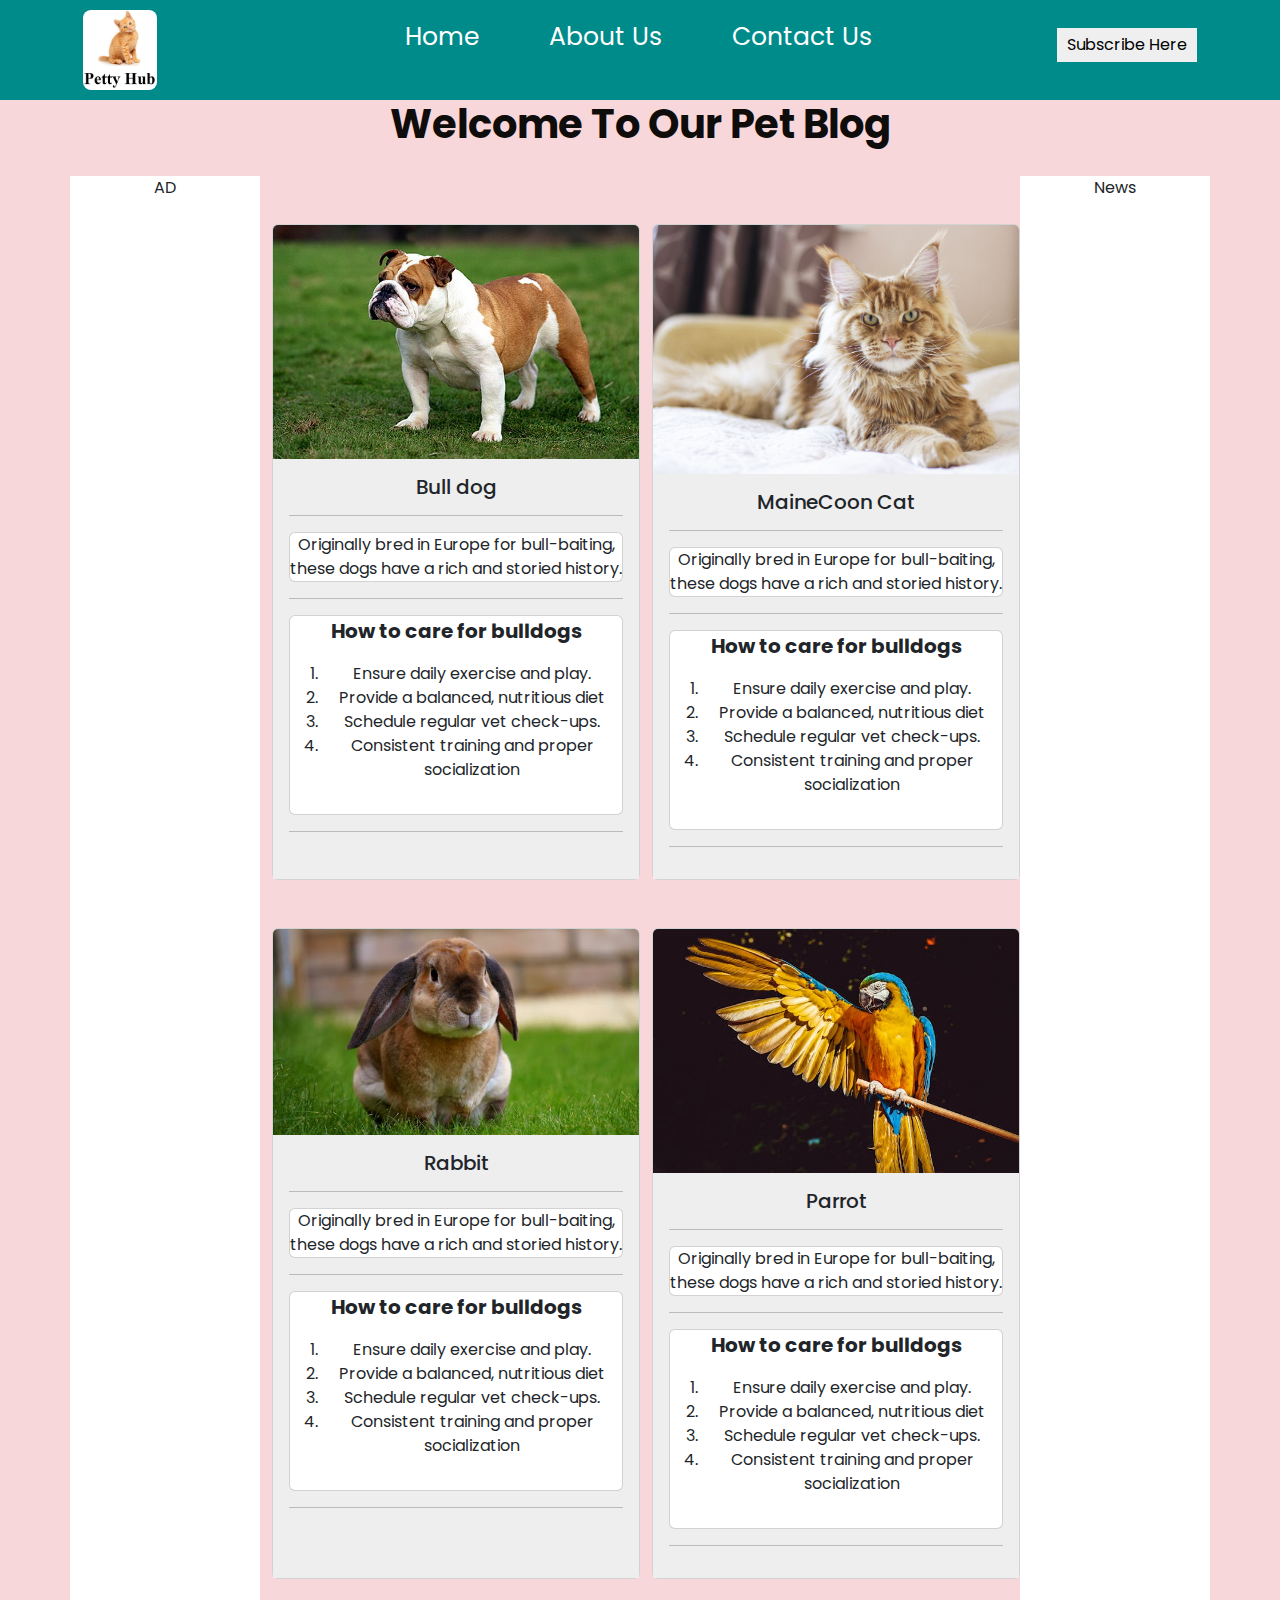
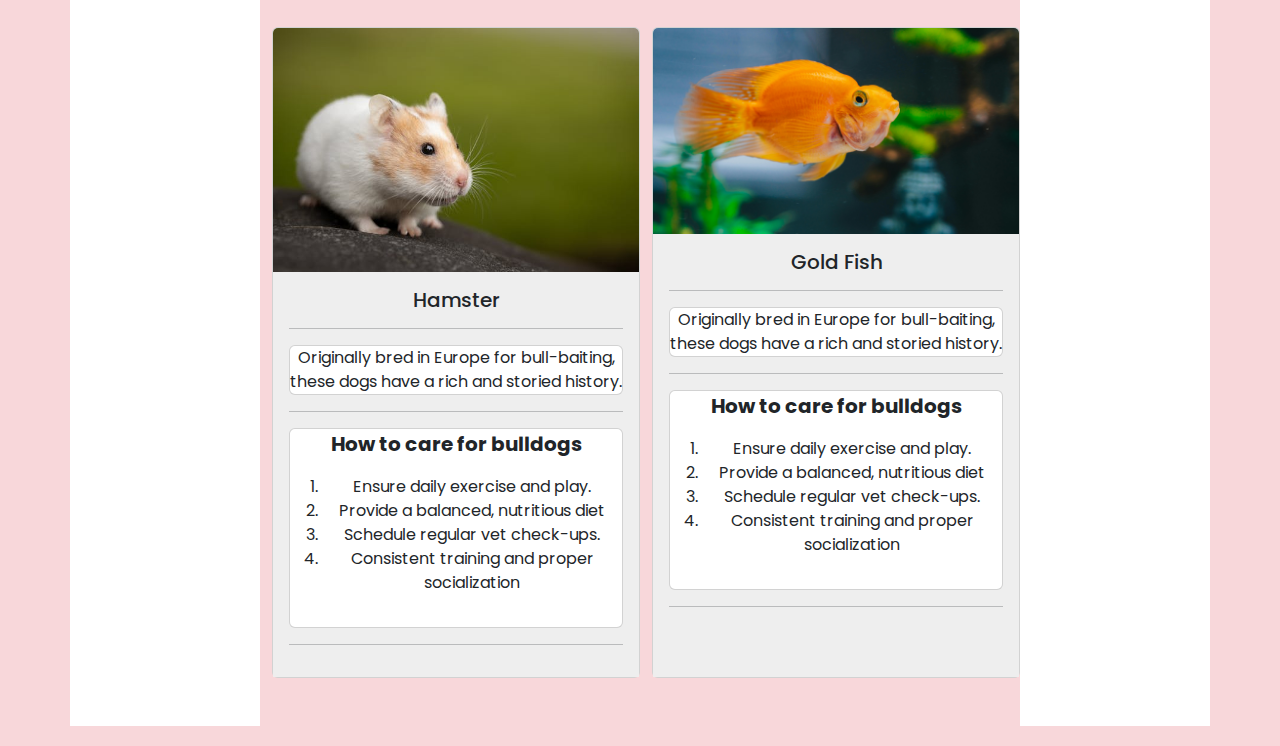
==== commit c5ffd512: "I have resized the homepage container, added background color and added animal description for dog" ====
--- a/index.html
+++ b/index.html
@@ -5,9 +5,11 @@
     <meta name="viewport" content="width=device-width" />
     <title>Petty Hub</title>
     <link rel="stylesheet" href="style.css" />
+
+    <link href="https://cdn.jsdelivr.net/npm/bootstrap@5.3.3/dist/css/bootstrap.min.css" rel="stylesheet" integrity="sha384-QWTKZyjpPEjISv5WaRU9OFeRpok6YctnYmDr5pNlyT2bRjXh0JMhjY6hW+ALEwIH" crossorigin="anonymous">
   </head>
 
-  <body>
+  <body class="bg-danger-subtle">
     <div class="nav-container">
       <nav class="nav-bar">
         <div class="logo">
@@ -36,112 +38,128 @@
 </header>
 
 <main>
-    <table>
-        <tr>
-            <td>
-                <div class="container 1">
-                    <img src="Pic/Bulldog.jpg" alt="Bull dog" class="pet_images" >
-                    <h2>Bull dog</h2>
-                    <p class="Descriptions"><Ul>
-                      <Li>
-                        Origins: Bulldogs were bred in Europe for bull-baiting, a sport now banned. They have a rich history and were once used in bloody battles against bulls.
-                      </Li>
-                      <li>British Heritage: Bulldogs originated in England during the 13th century. They became popular during World War II and even resemble Winston Churchil
-                      </li>
-                      <li>
-                        tout and Strong: Despite their short legs, Bulldogs can weigh up to 50 pounds. Their sturdy build can lead to skeletal issues.
-                      </li>
-                      <li>
-                        Bully Breeds: Other bully breeds trace their lineage back to Bulldogs.
-                      </li>
-                    </Ul>
-                  
-                    </p>
-                </div>
-            </td>
-            <td>
-                <div class="container 2">
-                    <img src="Pic/MaineCoon Cat.jpg" alt="MaineCoon Cat" class="pet_images">
-                    <h2> MaineCoon Cat</h2>
-                    <p class="Descriptions"><Ul>
-                      <Li>
-                        Origins: it’s the oldest cat breed native to America, specifically originating in the state of Maine. It’s believed that long-haired cats were brought by Vikings and European sailors.
-                      </Li>
-                      <li>Gentle Giants: These cats are often called “gentle giants.” They have a muscular build and can weigh between nine to 18 pounds. Despite their size, they’re friendly and sociable.
-                      </li>
-                      <li>
-                        Temperament: Maine Coons have a lovely temperament and are often referred to as the “dogs of the cat world.” 
-                      <li>
-                        Playful Creatures: Playtime is a priority for these curious cats. They love interacting with people and can even be trained to perform simple tricks. 
-                      </li>
-                    </Ul>
-                  
-                    </p>
-                </div>
-            </div>
+     <div class="container text-center">
+        <div class="row">
+          <div class="col-2 bg-white">
+            AD
+          </div>
+
+
+          <div class="col-8">
             <div class="row d-flex justify-content-around my-5">
                 <div class="col-6">
-                    <div class="card" style="width: 23rem;">
-                        <img src="Pic/Rabbit.jpg" class="card-img-top" alt="...">
+                    <div class="card h-100" style="width: 23rem;">
+                        <img src="Pic/Bulldog.jpg" class="card-img-top" alt="...">
                         <div class="card-body">
-                          <h5 class="card-title">Rabbit</h5>
-                          <p class="card-text"><ul>
-                            <li>Origins: The domestication of rabbits began around the 5th century in monasteries in Southern France. Monks bred wild European rabbits for their meat and fur.</li>
-                          <li>Diet and Size: They can’t live off carrots alone; their diet includes greens like weeds and grasses.</li>
-                          <li>Binkying Behavior: Rabbits “binky” when they’re happy, doing a twist in mid-air.</li>
-                          <li>Grooming Habits: They groom themselves like cats and can’t vomit.</li>
-                        </ul>
-                    </p>
+                          <h5 class="card-title">Bull dog</h5>
+                          <hr>
+                          <p class="card text-left fs-8">Originally bred in Europe for bull-baiting, these dogs have a rich and storied history.</p>
+                          <hr>
+                          <div class="card subtext"><p class="fs-5 fw-bold "> How to care for bulldogs<ol>
+                            <li> Ensure daily exercise and play.</li>
+                            <li>Provide a balanced, nutritious diet</li>
+                            <li>Schedule regular vet check-ups.</li>
+                            <li>Consistent training and proper socialization</li>
+                          </ol></p></div>
+                          <hr>
+                        
                         </div>
                       </div>
                 </div>  
 
                 <div class="col-6 " >
-                    <div class="card" style="width: 23rem;">
-                        <img src="Pic/Parrot.jpg" class="card-img-top" alt="...">
+                    <div class="card h-100" style="width: 23rem;">
+                        <img src="Pic/MaineCoon Cat.jpg" class="card-img-top" alt="...">
                         <div class="card-body">
-                          <h5 class="card-title">Parrot</h5>
-                          <p class="card-text"><ul>
-                            <li>Origins: Parrots are native to China and other parts of Asia.  They were selectively bred for color over 1,000 years ago in imperial China, resulting in distinct breeds.</li>
-                          <li>Speech Mimicry: They can mimic human speech and recognize different faces.</li>
-                          <li>Brain Structure: Parrots have a highly developed cerebrum and expressive body language.</li>
-                          <li>Toe Adaptations: Their toes are made for climbing, and they can’t close their eyes while sleeping</li>
-                        </ul>
-                    </p>
+                          <h5 class="card-title">MaineCoon Cat</h5>
+                          <hr>
+                          <p class="card text-left fs-8">Originally bred in Europe for bull-baiting, these dogs have a rich and storied history.</p>
+                          <hr>
+                          <div class="card subtext"><p class="fs-5 fw-bold "> How to care for bulldogs<ol>
+                            <li> Ensure daily exercise and play.</li>
+                            <li>Provide a balanced, nutritious diet</li>
+                            <li>Schedule regular vet check-ups.</li>
+                            <li>Consistent training and proper socialization</li>
+                          </ol></p></div>
+                          <hr>
                         </div>
                       </div>
                 </div>
             </div>
             <div class="row d-flex justify-content-around my-5">
                 <div class="col-6">
-                    <div class="card" style="width: 23rem;">
-                        <img src="Pic/Hamster.jpg" class="card-img-top" alt="...">
+                    <div class="card h-100" style="width: 23rem;">
+                        <img src="Pic/Rabbit.jpg" class="card-img-top" alt="...">
                         <div class="card-body">
-                          <h5 class="card-title">Hamster</h5>
-                          <p class="card-text"><ul>
-                            <li>Origins: Hamsters originated in Asia, including China, Hong Kong, Korea, and Taiwan.</li>
-                            <li>Memory and Face Recognition: They can recognize faces and have a memory span of at least three months.</li>
-                            <li>Tool Usage: Some can use tools, like the greater vasa parrot.</li>
-                            <li>Climbing Abilities: Hamsters have zygodactylous toes for climbing.</li>
-                        </ul>
-                    </p>
+                          <h5 class="card-title">Rabbit</h5>
+                          <hr>
+                          <p class="card text-left fs-8">Originally bred in Europe for bull-baiting, these dogs have a rich and storied history.</p>
+                          <hr>
+                          <div class="card subtext"><p class="fs-5 fw-bold "> How to care for bulldogs<ol>
+                            <li> Ensure daily exercise and play.</li>
+                            <li>Provide a balanced, nutritious diet</li>
+                            <li>Schedule regular vet check-ups.</li>
+                            <li>Consistent training and proper socialization</li>
+                          </ol></p></div>
+                          <hr>
                         </div>
                       </div>
                 </div>  
 
                 <div class="col-6 " >
-                    <div class="card" style="width: 23rem;">
+                    <div class="card h-100" style="width: 23rem;">
+                        <img src="Pic/Parrot.jpg" class="card-img-top" alt="...">
+                        <div class="card-body">
+                          <h5 class="card-title">Parrot</h5>
+                          <hr>
+                          <p class="card text-left fs-8">Originally bred in Europe for bull-baiting, these dogs have a rich and storied history.</p>
+                          <hr>
+                          <div class="card subtext "><p class="fs-5 fw-bold "> How to care for bulldogs<ol>
+                            <li> Ensure daily exercise and play.</li>
+                            <li>Provide a balanced, nutritious diet</li>
+                            <li>Schedule regular vet check-ups.</li>
+                            <li>Consistent training and proper socialization</li>
+                          </ol></p></div>
+                          <hr>
+                        </div>
+                      </div>
+                </div>
+            </div>
+            <div class="row d-flex justify-content-around my-5">
+                <div class="col-6">
+                    <div class="card h-100" style="width: 23rem;">
+                        <img src="Pic/Hamster.jpg" class="card-img-top" alt="...">
+                        <div class="card-body">
+                          <h5 class="card-title">Hamster</h5>
+                          <hr>
+                          <p class="card text-left fs-8">Originally bred in Europe for bull-baiting, these dogs have a rich and storied history.</p>
+                          <hr>
+                          <div class="card subtext"><p class="fs-5 fw-bold "> How to care for bulldogs<ol>
+                            <li> Ensure daily exercise and play.</li>
+                            <li>Provide a balanced, nutritious diet</li>
+                            <li>Schedule regular vet check-ups.</li>
+                            <li>Consistent training and proper socialization</li>
+                          </ol></p></div>
+                          <hr>
+                        </div>
+                      </div>
+                </div>  
+
+                <div class="col-6 " >
+                    <div class="card h-100" style="width: 23rem;">
                         <img src="Pic/Gold fish.jpg" class="card-img-top" alt="...">
                         <div class="card-body">
                           <h5 class="card-title">Gold Fish</h5>
-                          <p class="card-text"><ul>
-                            <li>Origins: Goldfish originated in eastern Asia, including China, Hong Kong, Korea, and Taiwan. They were selectively bred for color over 1,000 years ago in imperial China.</li>
-                            <li>Digestive System: They don’t have stomachs and should be fed small, easily digestible meals.</li>
-                            <li>Lifespan: With proper care, goldfish can live for over 40 years.</li>
-                            <li>Collective Noun: The collective noun for goldfish is “a troubling.</li>
-
-                        </ul>
-                    </p>
+                          <hr>
+                          <p class="card text-left fs-8">Originally bred in Europe for bull-baiting, these dogs have a rich and storied history.</p>
+                          <hr>
+                          <div class="card subtext"><p class="fs-5 fw-bold "> How to care for bulldogs<ol>
+                            <li> Ensure daily exercise and play.</li>
+                            <li>Provide a balanced, nutritious diet</li>
+                            <li>Schedule regular vet check-ups.</li>
+                            <li>Consistent training and proper socialization</li>
+                          </ol></p></div>
+                          <hr>
                         </div>
                       </div>
                 </div>
@@ -150,12 +168,11 @@
             
             
           </div>
-          <div class="col-2">
+          <div class="col-2 bg-white">
             News
           </div>
         </div>
       </div>
-    
 <sript src="script.js"></sript>
     <script src="https://replit.com/public/js/replit-badge-v2.js" theme="dark" position="bottom-right"></script>
     <script src="https://cdn.jsdelivr.net/npm/bootstrap@5.3.3/dist/js/bootstrap.bundle.min.js" integrity="sha384-YvpcrYf0tY3lHB60NNkmXc5s9fDVZLESaAA55NDzOxhy9GkcIdslK1eN7N6jIeHz" crossorigin="anonymous"></script>
--- a/style.css
+++ b/style.css
@@ -2,7 +2,7 @@
 
 * {
   margin: 0;
-  padding: 0;
+  padding-top: 0;
   /* list-style: none; */
   box-sizing: border-box;
   font-family: "Poppins", sans-serif;
@@ -172,4 +172,8 @@
   padding: 4px 10px;
   border-top-right-radius: 4px !important;
   border-bottom-right-radius: 4px !important;
+}
+
+.card-body{
+  background-color: #eeeeee;
 }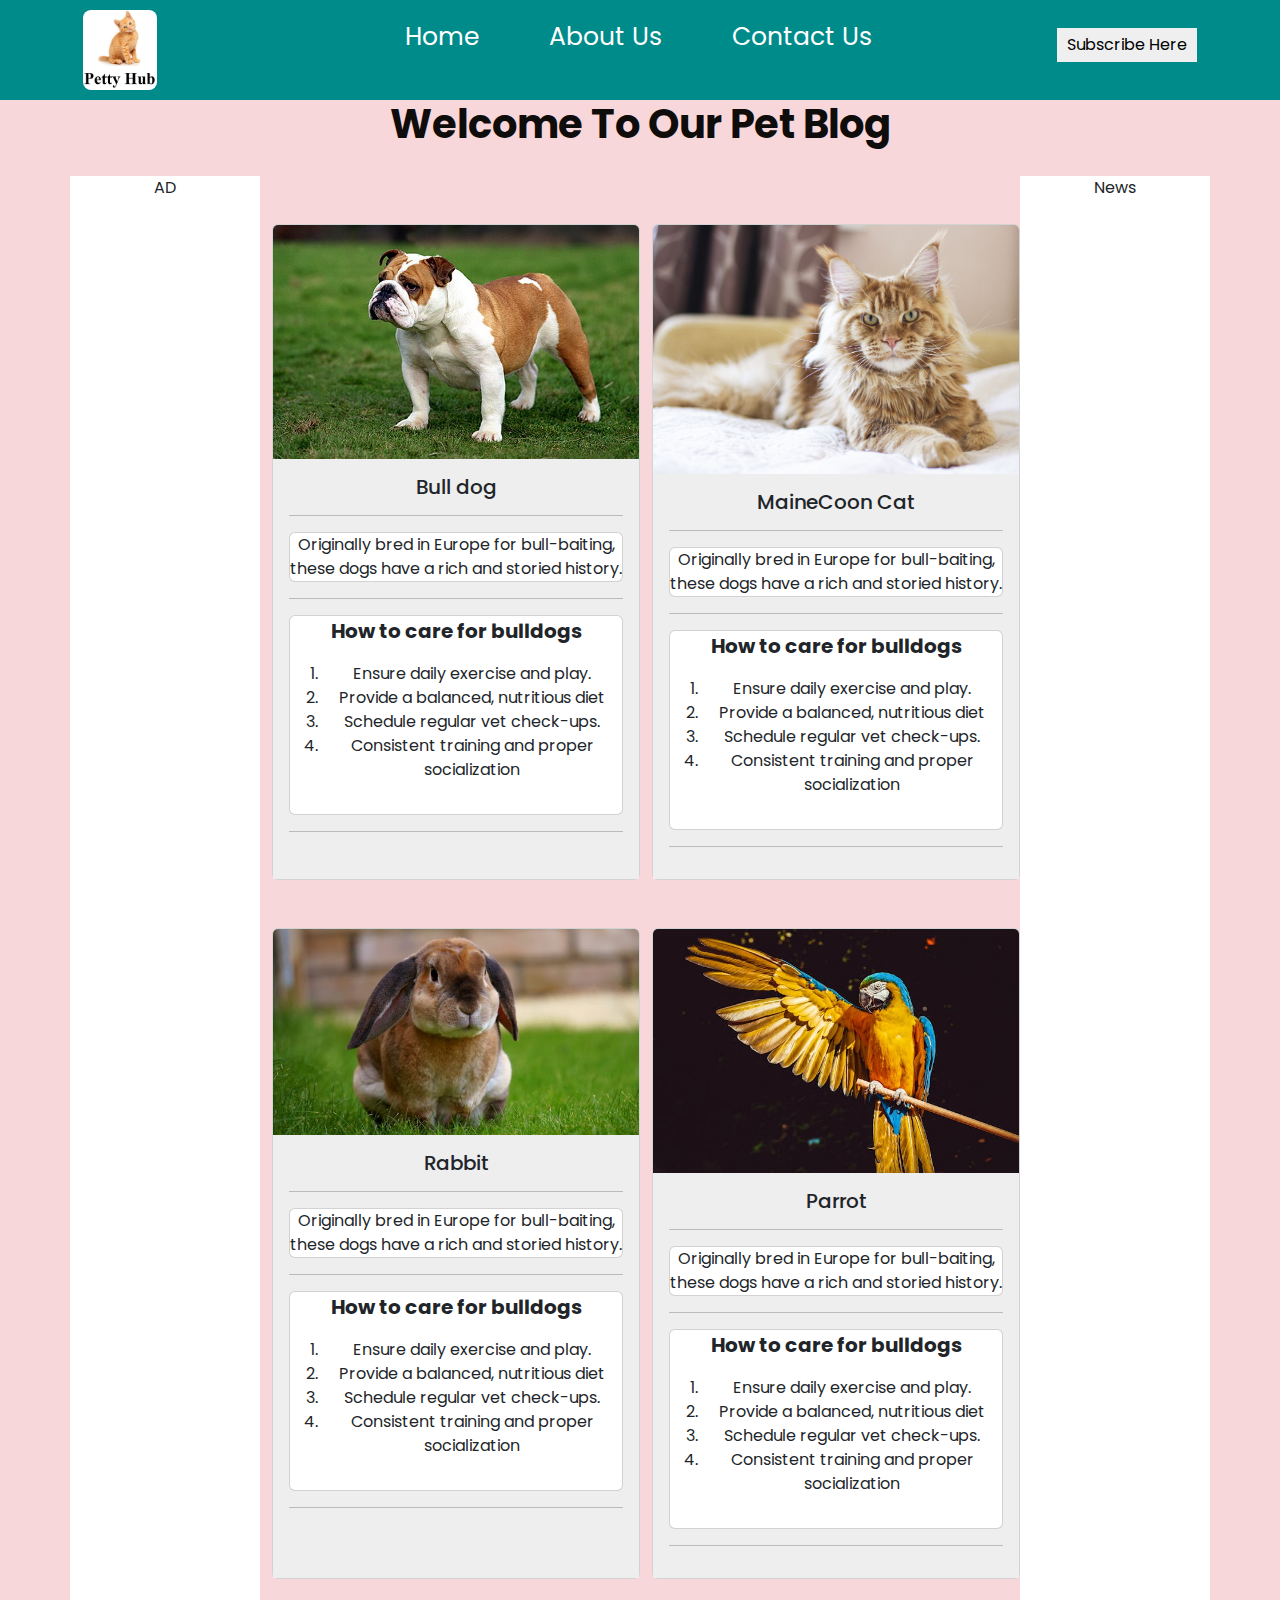
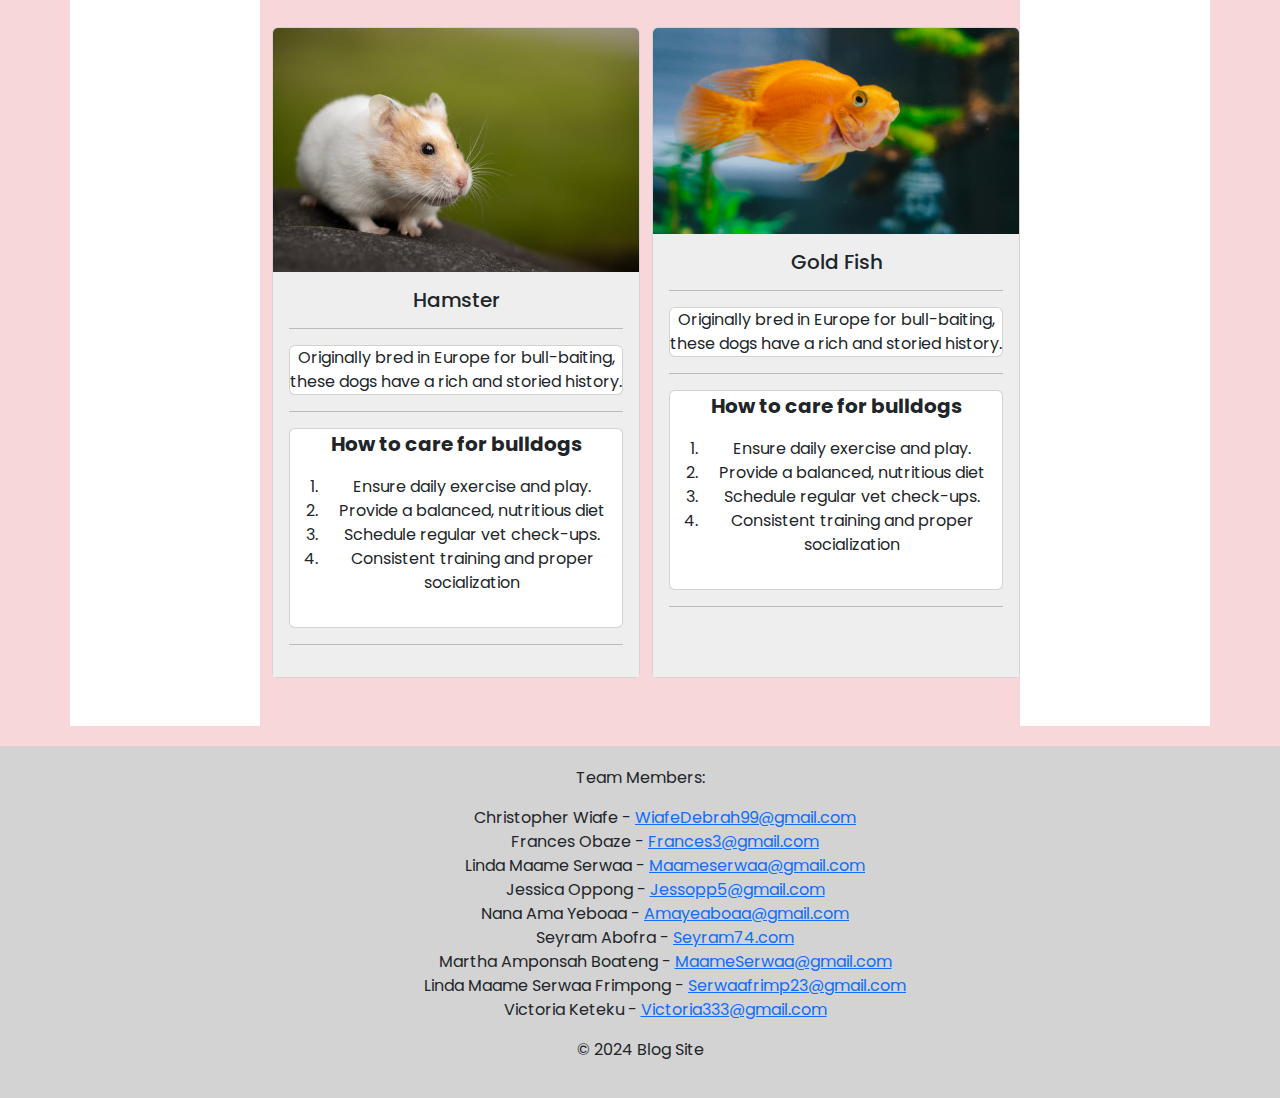
==== commit 4df07284: "create footer" ====
--- a/index.html
+++ b/index.html
@@ -173,6 +173,26 @@
           </div>
         </div>
       </div>
+</main>
+<footer>
+  <div style="text-align: center; padding: 20px; background-color:lightgrey;">
+      <p>Team Members:</p>
+        <ul style="list-style: none; padding: 0;">
+            <li>Christopher Wiafe - <a href="WiafeDebrah99@gmail.com">WiafeDebrah99@gmail.com</a></li>
+            <li>Frances Obaze - <a href="Frances3@gmail.com">Frances3@gmail.com</a></li>
+            <li>Linda Maame Serwaa - <a href="Maameserwaa@gmail.com">Maameserwaa@gmail.com</a></li>
+            <li>Jessica Oppong - <a href="Jessopp5@gmail.com">Jessopp5@gmail.com</a></li>
+            <li>Nana Ama Yeboaa - <a href="Amayeaboaa@gmail.com">Amayeaboaa@gmail.com</a></li>
+            <li>Seyram Abofra - <a href="Seyram74@gmail.com">Seyram74.com</a></li>
+            <li>Martha Amponsah Boateng - <a href="MaameSerwaa@gmail.com">MaameSerwaa@gmail.com</a></li>
+            <li>Linda Maame Serwaa Frimpong - <a href="Serwaafrimp23@gmail.com">Serwaafrimp23@gmail.com</a></li>
+            <li>Victoria Keteku - <a href="VictoriaK333@gmail.com">Victoria333@gmail.com</a></li>
+          </ul>
+      <p>&copy; 2024 Blog Site</p>
+      <i class="fa-solid fa-paw"></i>
+  </div>
+</footer>
+
 <sript src="script.js"></sript>
     <script src="https://replit.com/public/js/replit-badge-v2.js" theme="dark" position="bottom-right"></script>
     <script src="https://cdn.jsdelivr.net/npm/bootstrap@5.3.3/dist/js/bootstrap.bundle.min.js" integrity="sha384-YvpcrYf0tY3lHB60NNkmXc5s9fDVZLESaAA55NDzOxhy9GkcIdslK1eN7N6jIeHz" crossorigin="anonymous"></script>
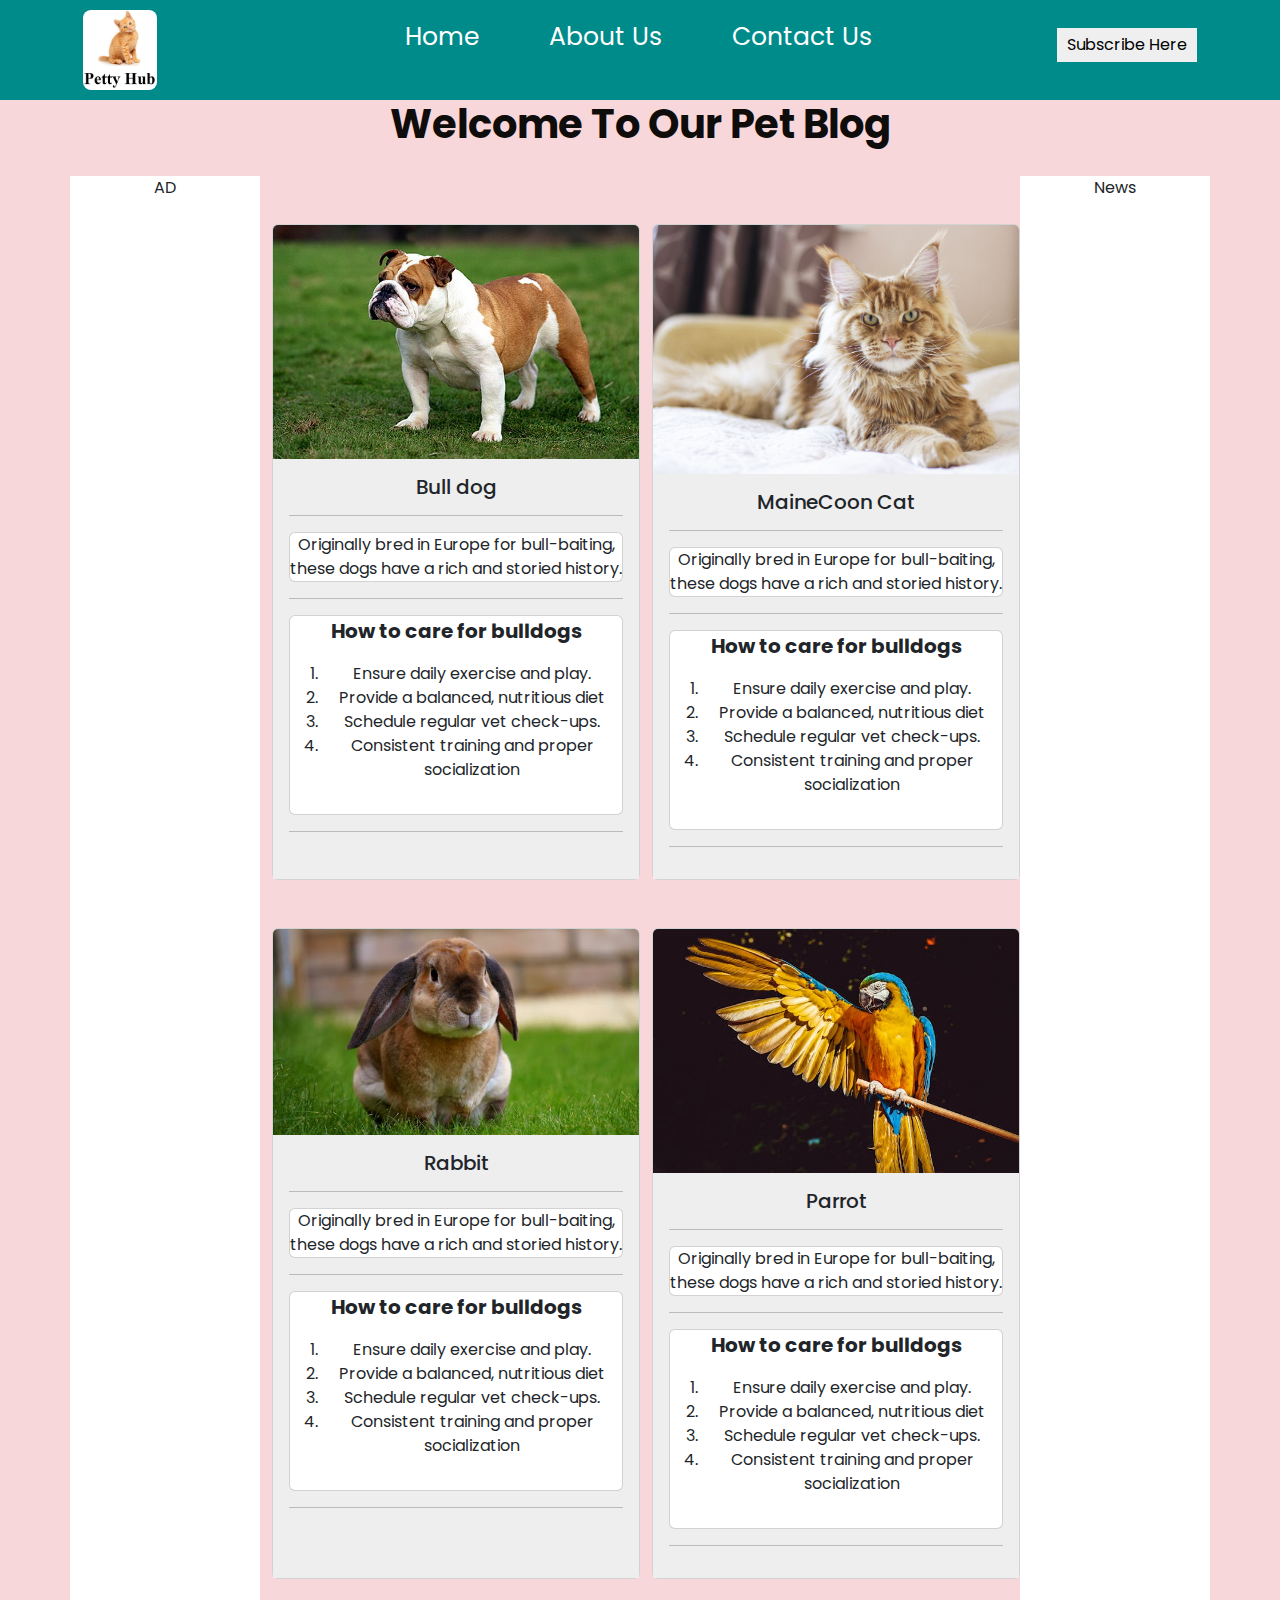
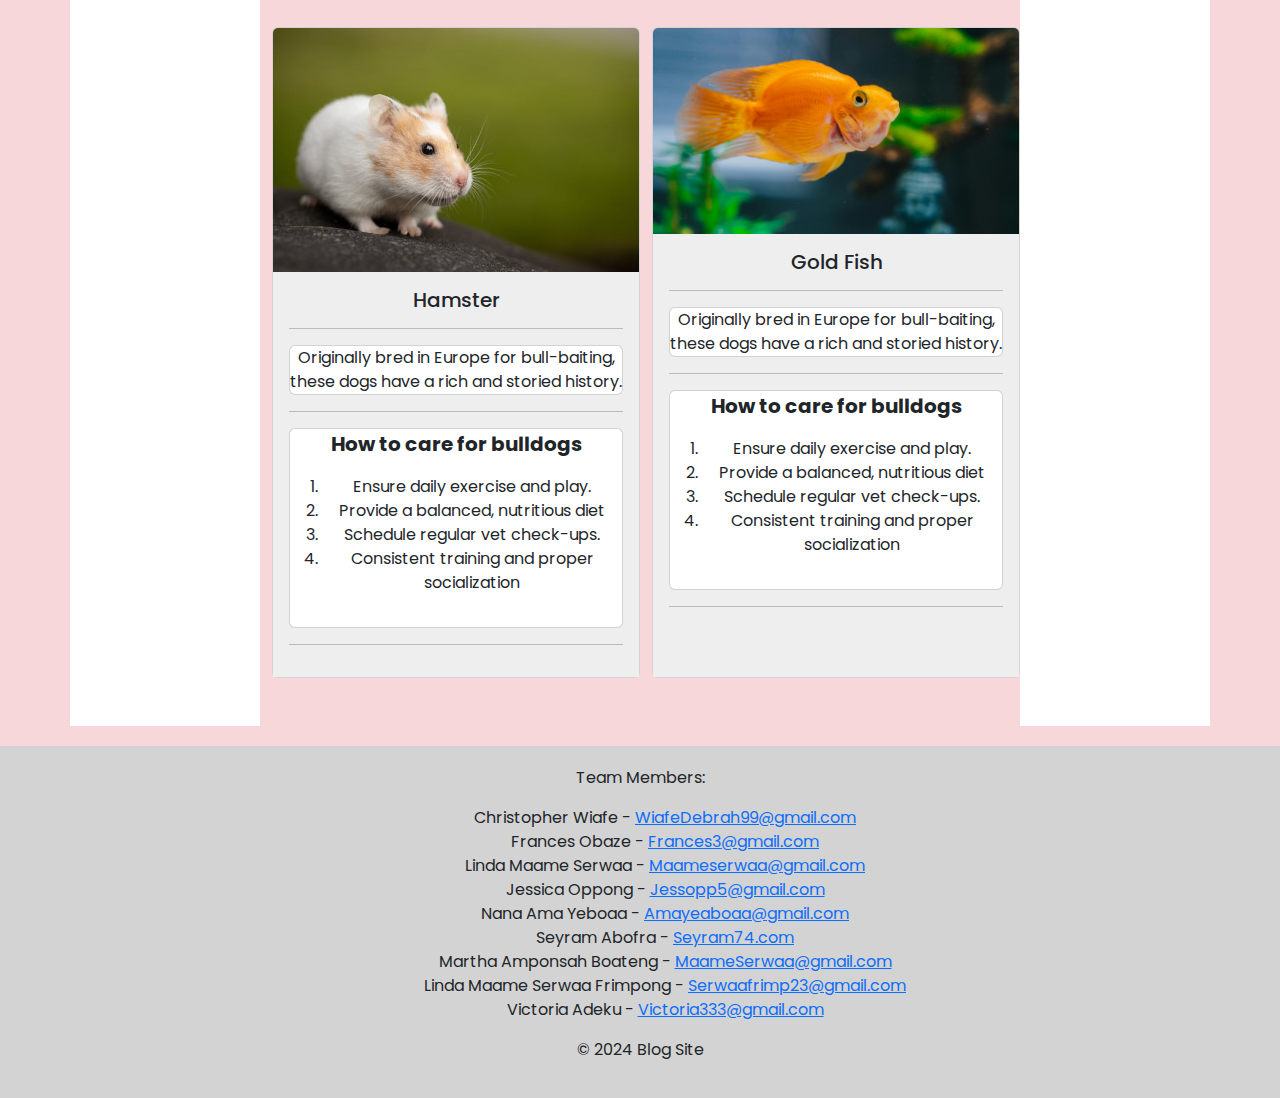
==== commit 5912c712: "updated footer" ====
--- a/index.html
+++ b/index.html
@@ -186,7 +186,7 @@
             <li>Seyram Abofra - <a href="Seyram74@gmail.com">Seyram74.com</a></li>
             <li>Martha Amponsah Boateng - <a href="MaameSerwaa@gmail.com">MaameSerwaa@gmail.com</a></li>
             <li>Linda Maame Serwaa Frimpong - <a href="Serwaafrimp23@gmail.com">Serwaafrimp23@gmail.com</a></li>
-            <li>Victoria Keteku - <a href="VictoriaK333@gmail.com">Victoria333@gmail.com</a></li>
+            <li>Victoria Adeku - <a href="VictoriaA333@gmail.com">Victoria333@gmail.com</a></li>
           </ul>
       <p>&copy; 2024 Blog Site</p>
       <i class="fa-solid fa-paw"></i>
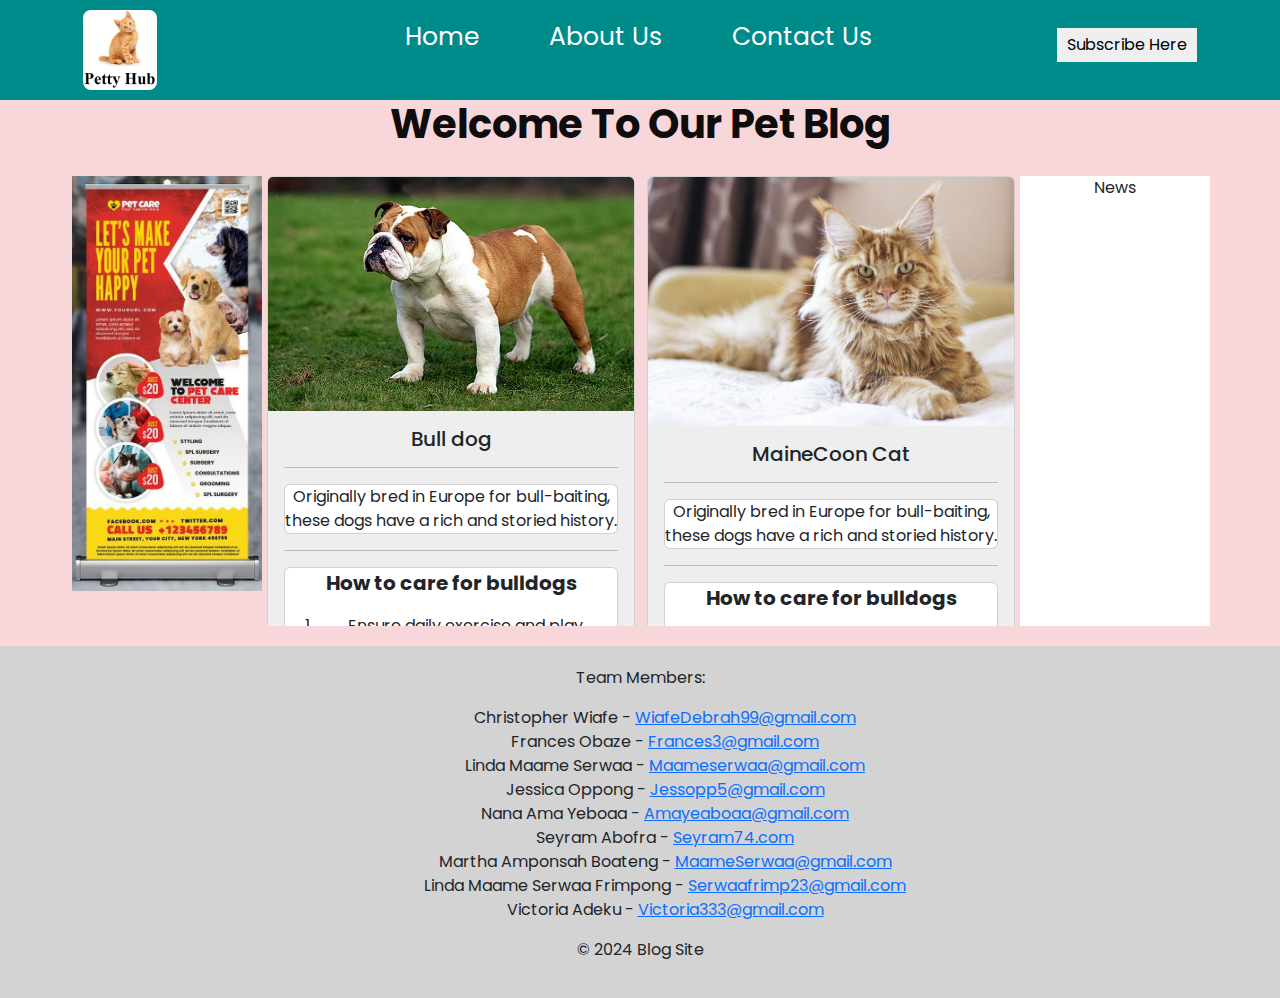
==== commit a8feb848: "updated contact and home page" ====
--- a/index.html
+++ b/index.html
@@ -40,13 +40,13 @@
 <main>
      <div class="container text-center">
         <div class="row">
-          <div class="col-2 bg-white">
-            AD
+          <div class="col-2">
+            <img src="./IMG/banner_.jpg"  class="img-ad-front" alt="" srcset="">
           </div>
 
 
-          <div class="col-8">
-            <div class="row d-flex justify-content-around my-5">
+          <div class="col-8 middle-content">
+            <div class="row d-flex justify-content-around ">
                 <div class="col-6">
                     <div class="card h-100" style="width: 23rem;">
                         <img src="Pic/Bulldog.jpg" class="card-img-top" alt="...">
--- a/style.css
+++ b/style.css
@@ -17,6 +17,25 @@
   color: rgb(15, 12, 12);
 
 }
+.img-ad-front {
+  width: 190px;
+  height: auto;
+  position: relative;
+  left: -10px;
+}
+
+.middle-content {
+  position: relative;
+  right: 5px;
+  height: 450px;
+    overflow: hidden;
+    overflow-y: scroll;
+}
+
+::-webkit-scrollbar {
+  width: 0;
+}
+
 
 body {
   background-color: antiquewhite;
